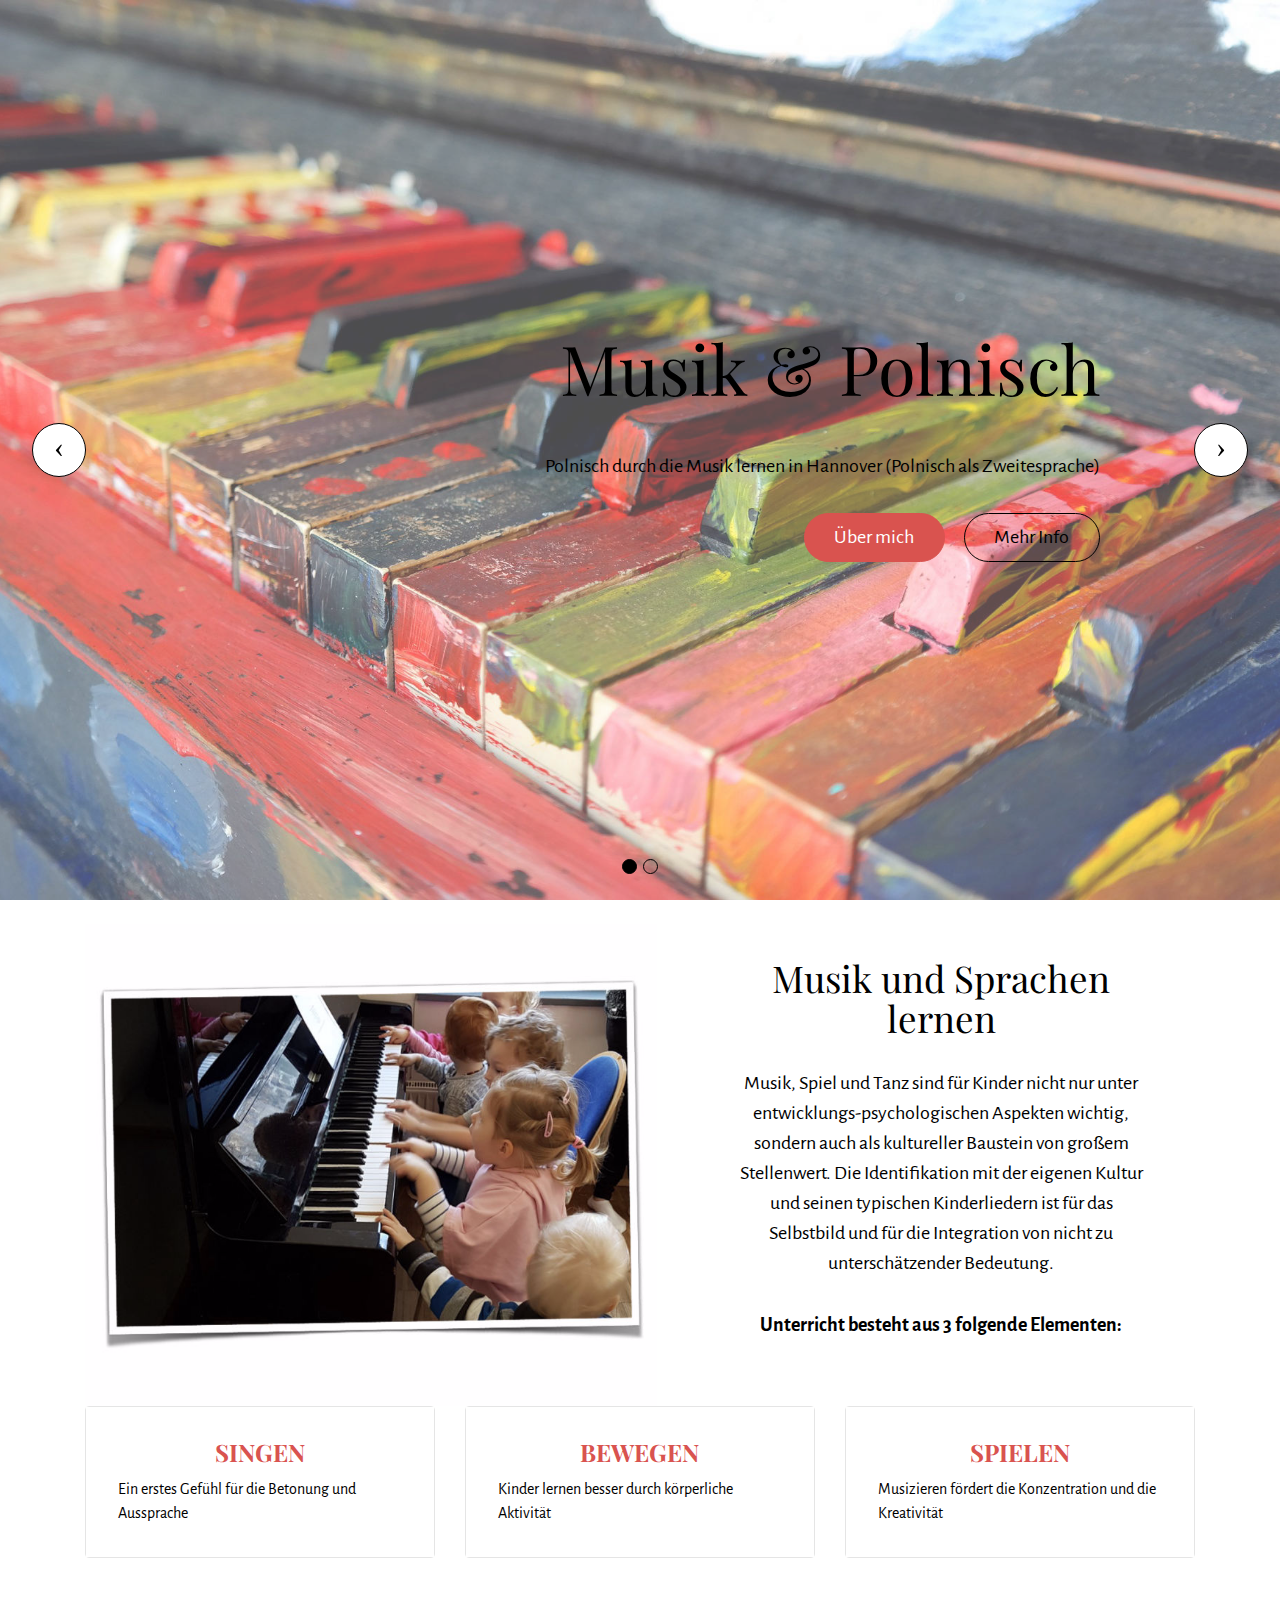
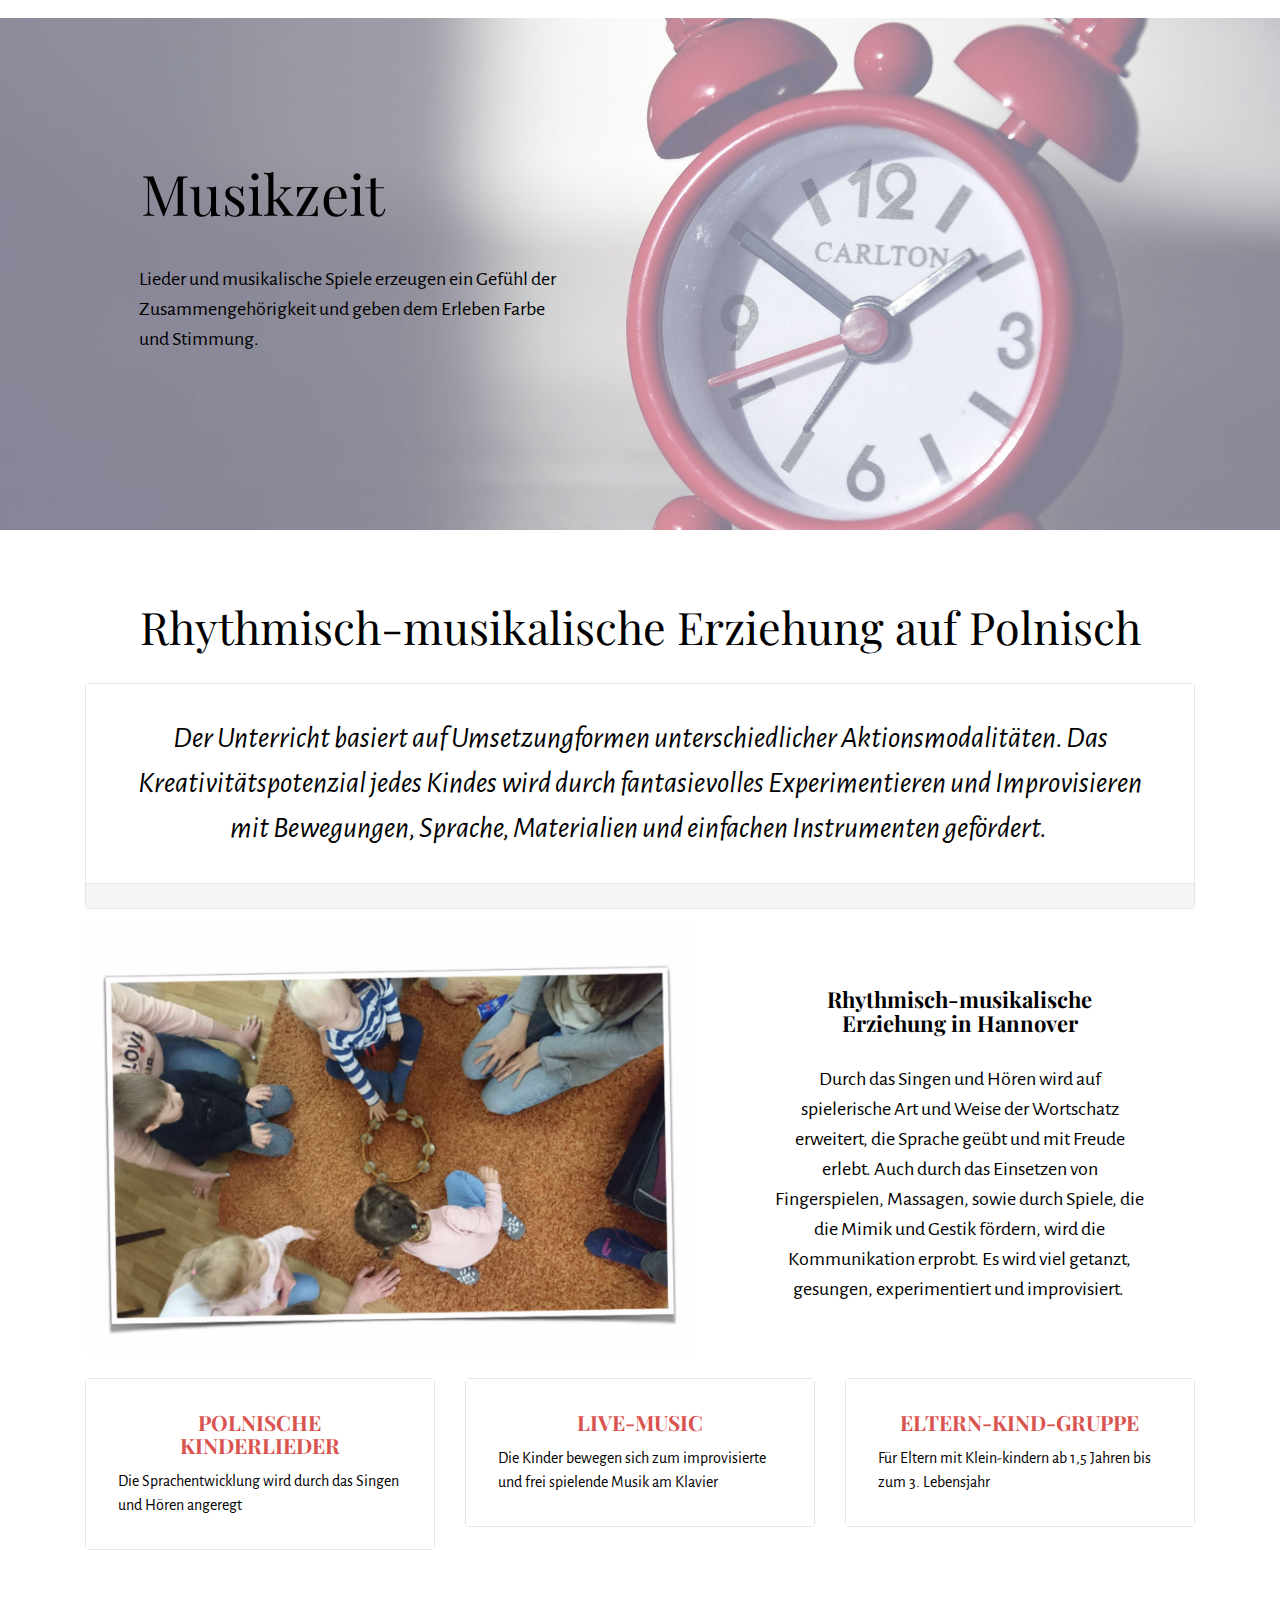
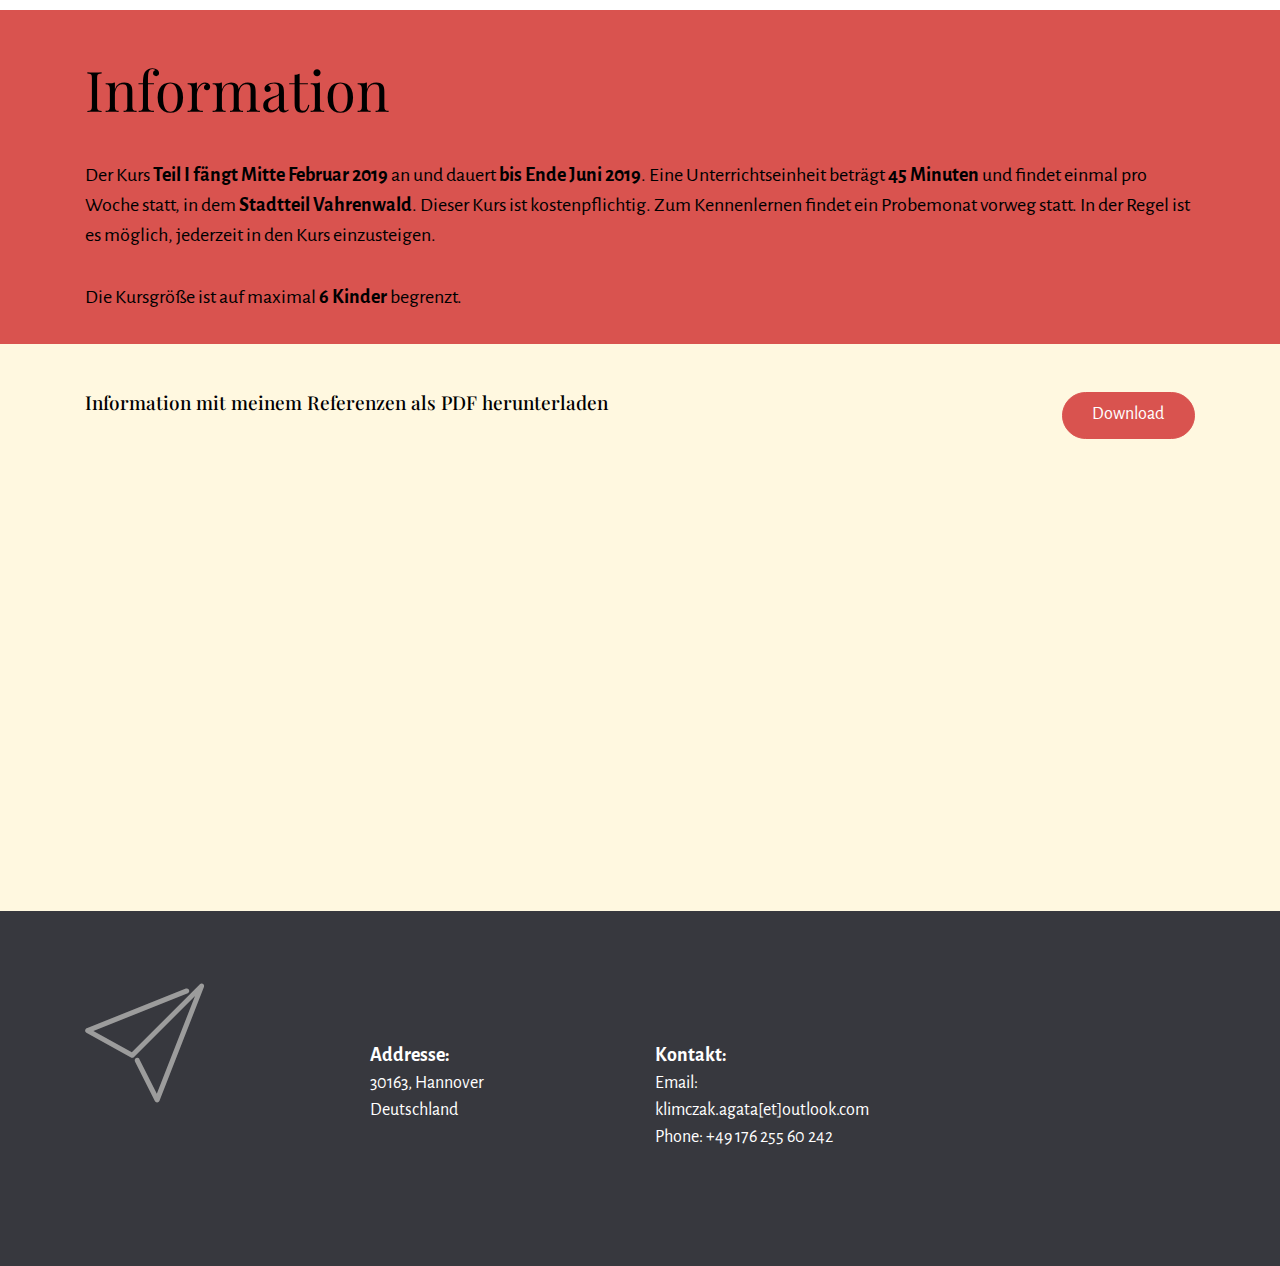
==== index.html @ 61000de1 "Update index.html" ====
<!DOCTYPE html>
<html >
<head>
  <!-- Site made with Mobirise Website Builder v4.8.10, https://mobirise.com -->
  <meta charset="UTF-8">
  <meta http-equiv="X-UA-Compatible" content="IE=edge">
  <meta name="generator" content="Mobirise v4.8.10, mobirise.com">
  <meta name="viewport" content="width=device-width, initial-scale=1, minimum-scale=1">
  <link rel="shortcut icon" href="assets/images/logo.png" type="image/x-icon">
  <meta name="description" content="">
  <title>Home</title>
  <link rel="stylesheet" href="https://fonts.googleapis.com/css?family=Playfair+Display:400,700&subset=latin,cyrillic">
  <link rel="stylesheet" href="https://fonts.googleapis.com/css?family=Alegreya+Sans:400,700&subset=latin,vietnamese,latin-ext">
  <link rel="stylesheet" href="assets/web/assets/mobirise-icons/mobirise-icons.css">
  <link rel="stylesheet" href="assets/tether/tether.min.css">
  <link rel="stylesheet" href="assets/bootstrap/css/bootstrap.min.css">
  <link rel="stylesheet" href="assets/soundcloud-plugin/style.css">
  <link rel="stylesheet" href="assets/puritym/css/style.css">
  <link rel="stylesheet" href="assets/mobirise/css/mbr-additional.css" type="text/css">
  
  
  
</head>
<body>
  <section class="mbr-slider mbr-section mbr-section__container carousel slide mbr-section-nopadding" data-ride="carousel" data-keyboard="false" data-wrap="true" data-interval="5000" id="slider-h" data-rv-view="1079" style="background-color: rgb(255, 255, 255);">
    <div>
        <div>
            <div>
                <ol class="carousel-indicators">
                    <li data-app-prevent-settings="" data-target="#slider-h" data-slide-to="0" class="active"></li><li data-app-prevent-settings="" data-target="#slider-h" data-slide-to="1"></li>
                </ol>
                <div class="carousel-inner" role="listbox">
                    <div class="mbr-section carousel-item dark center mbr-section-full active" style="background-image: url(assets/images/mbr-6-1920x1280.jpg);">
                        <div class="mbr-table-cell">
                         <div class="mbr-overlay" style="opacity: 0.3;"></div>
                            <div class=" container">
                                
                                <div class="row">
                                    <div class="col-md-8 col-md-offset-3 text-xs-right">
                                        <h2 class="mbr-section-title display-1">Musik &amp; Polnisch</h2>
                                        <p class="lead">Polnisch durch die Musik lernen in Hannover (Polnisch als Zweitesprache)</p>

                                        <div><a class="btn btn-lg btn-danger" href="index.html#msg-box1-l">Über mich</a> <a class="btn btn-lg btn-secondary-outline" href="index.html#content5-b">Mehr Info</a></div>
                                    </div>
                                </div>
                            </div>
                        </div>
                    </div><div class="mbr-section carousel-item dark center mbr-section-full" style="background-image: url(assets/images/49674131-2401584313216114-6579438208646381568-o-1920x1440.jpg);">
                        <div class="mbr-table-cell">
                         <div class="mbr-overlay" style="opacity: 0.3;"></div>
                            <div class=" container">
                                
                                <div class="row">
                                    <div class="col-md-8 col-md-offset-1">
                                        <h2 class="mbr-section-title display-1">Musik &amp; Polnisch</h2>
                                        <p class="lead">Eltern-Kind-Gruppe in Hannover</p>

                                        
                                    </div>
                                </div>
                            </div>
                        </div>
                    </div>
                </div>
                
                <a data-app-prevent-settings="" class="left carousel-control" role="button" data-slide="prev" href="#slider-h">
                    <span class="icon-prev" aria-hidden="true"></span>
                    <span class="sr-only">Previous</span>
                </a>
                <a data-app-prevent-settings="" class="right carousel-control" role="button" data-slide="next" href="#slider-h">
                    <span class="icon-next" aria-hidden="true"></span>
                    <span class="sr-only">Next</span>
                </a>
            </div>
        </div>
    </div>
</section>

<section class="mbr-section mbr-section-nopadding" id="msg-box4-1" data-rv-view="1091" style="background-color: rgb(255, 255, 255); padding-top: 1.5rem; padding-bottom: 0rem;">
    
    <div class="container">
        <div class="row">
            <div class="col-xs-12 col-lg-9 mbr-table-cell-lg image-size" style="width: 28%;">
                <div class="mbr-figure"><img src="assets/images/pezendatacja-kopia.002-1400x820.jpg"></div>
            </div>
            <div class="col-xs-12 col-lg-3 mbr-inner-padding text-xs-center mbr-table-cell-lg">
                <h3 class="mbr-section-title display-4">Musik und Sprachen lernen</h3>
                
                <div class="lead"><p><span style="font-size: 1.25rem;">Musik, Spiel und Tanz sind für Kinder nicht nur unter entwicklungs-psychologischen Aspekten wichtig, sondern auch als kultureller Baustein von großem Stellenwert. Die Identifikation mit der eigenen Kultur und seinen typischen Kinderliedern ist für das Selbstbild und für die Integration von nicht zu unterschätzender Bedeutung.</span></p><p><strong>Unterricht besteht aus 3 folgende Elementen:</strong></p></div>
                
            </div>
            
        </div>
    </div>
</section>

<section class="mbr-section mbr-section-small" id="content4-9" data-rv-view="1094" style="background-color: rgb(255, 255, 255); padding-top: 0rem; padding-bottom: 3rem;">
    
    <div class="container">
        <div class="row">
            <div class="col-sm-6 col-md-4">
                <div class="card cart-block">
                    <div class="card-block">
                        <h4 class="card-title text-xs-center"><strong>SINGEN</strong></h4>
                        <p class="card-text">Ein erstes Gefühl für die Betonung und Aussprache</p>
                    </div>
                </div>
            </div>
            <div class="col-sm-6 col-md-4">
                <div class="card cart-block">
                    <div class="card-block">
                        <h4 class="card-title text-xs-center"><strong>BEWEGEN</strong><br></h4>
                        <p class="card-text">Kinder lernen besser durch körperliche Aktivität</p>
                    </div>
                </div>
            </div>
            <div class="col-sm-6 col-md-4">
                <div class="card cart-block">
                    <div class="card-block">
                        <h4 class="card-title text-xs-center"><strong>SPIELEN</strong></h4>
                        <p class="card-text">Musizieren fördert die Konzentration und die Kreativität</p>
                    </div>
                </div>
            </div>
            
        </div>
    </div>
</section>

<section class="mbr-section mbr-background col-undefined" id="content5-2" data-rv-view="1097" style="background-image: url(assets/images/mbr-4-1920x1280.jpg); padding-top: 9rem; padding-bottom: 9rem;">
    <div class="mbr-overlay" style="opacity: 0.5; background-color: rgb(255, 255, 255);"></div>
    <div class="container">
        <h3 class="mbr-section-title display-2"><p>&nbsp; &nbsp; Musikzeit</p></h3>
        <div class="lead"><p>&nbsp;&nbsp;&nbsp;&nbsp;&nbsp;&nbsp;&nbsp;&nbsp;&nbsp;&nbsp;&nbsp;&nbsp;&nbsp;&nbsp;&nbsp;&nbsp;&nbsp;&nbsp;<span style="font-size: 1.25rem;">Lieder und musikalische Spiele erzeugen ein Gefühl der</span><span style="font-size: 1.25rem;">&nbsp;<br></span>&nbsp;&nbsp;&nbsp;&nbsp;&nbsp;&nbsp;&nbsp;&nbsp;&nbsp;&nbsp;&nbsp;&nbsp;&nbsp;&nbsp;&nbsp;&nbsp;&nbsp; <span style="font-size: 1.25rem;">Zusammengehörigkeit und geben dem Erleben Farbe</span><span style="font-size: 1.25rem;">&nbsp;<br></span><span style="font-size: 1.25rem;">&nbsp; &nbsp; &nbsp; &nbsp; &nbsp; &nbsp; &nbsp; &nbsp; &nbsp; und Stimmung.&nbsp;</span></p></div>
    </div>
</section>

<section class="mbr-section mbr-section-small" id="testimonials1-8" data-rv-view="1100" style="background-color: rgb(255, 255, 255); padding-top: 4.5rem; padding-bottom: 0rem;">
    <div>
        
        <div class="container">
            <h2 class="mbr-section-title display-3 text-xs-center">Rhythmisch-musikalische Erziehung auf Polnisch<br></h2>

            <div class="row mbr-testimonial-cards">
                <div class="col-xs-12">
                    <div class="card">
                        <div class="card-block"><font color="#000000"><em>Der Unterricht basiert auf Umsetzungformen unterschiedlicher Aktionsmodalitäten. Das Kreativitätspotenzial jedes Kindes wird durch fantasievolles Experimentieren und Improvisieren mit Bewegungen, Sprache, Materialien und einfachen Instrumenten gefördert.&nbsp;</em></font></div>
                        <div class="card-footer text-muted">
                            
                            
                        </div>
                    </div>
                </div>
            </div>
        </div>
    </div>
</section>

<section class="mbr-section mbr-section-nopadding" id="msg-box5-4" data-rv-view="1107" style="background-color: rgb(255, 255, 255); padding-top: 0rem; padding-bottom: 1.5rem;">
    
    <div class="container">
        <div class="row">
            <div class="col-xs-12 col-lg-9 mbr-table-cell-lg image-size" style="width: 32%;">
                <div class="mbr-figure"><img src="assets/images/pezendatacja-kopia.004-1400x820.jpg"></div>
            </div>
            <div class="col-xs-12 col-lg-3 mbr-inner-padding text-xs-center mbr-table-cell-lg">
                <h3 class="mbr-section-title display-4"><strong><br></strong><br><strong>Rhythmisch-musikalische Erziehung in Hannover</strong></h3>
                
                <div class="lead"><p><span style="font-size: 1.25rem;">Durch das Singen und Hören wird auf spielerische Art und Weise der Wortschatz erweitert, die Sprache geübt und mit Freude erlebt. Auch durch das Einsetzen von Fingerspielen, Massagen, sowie durch Spiele, die die Mimik und Gestik fördern, wird die Kommunikation erprobt. Es wird viel getanzt, gesungen, experimentiert und improvisiert.&nbsp;</span><br></p></div>
                
            </div>
            
        </div>
    </div>
</section>

<section class="mbr-section mbr-section-small" id="content4-c" data-rv-view="1110" style="background-color: rgb(255, 255, 255); padding-top: 0rem; padding-bottom: 3rem;">
    
    <div class="container">
        <div class="row">
            <div class="col-sm-6 col-md-4">
                <div class="card cart-block">
                    <div class="card-block">
                        <h4 class="card-title text-xs-center"><strong>POLNISCHE KINDERLIEDER</strong></h4>
                        <p class="card-text">Die Sprachentwicklung wird durch das Singen und Hören angeregt<br></p>
                    </div>
                </div>
            </div>
            <div class="col-sm-6 col-md-4">
                <div class="card cart-block">
                    <div class="card-block">
                        <h4 class="card-title text-xs-center"><strong>LIVE-MUSIC</strong></h4>
                        <p class="card-text">Die Kinder bewegen sich zum improvisierte und frei spielende Musik am Klavier</p>
                    </div>
                </div>
            </div>
            <div class="col-sm-6 col-md-4">
                <div class="card cart-block">
                    <div class="card-block">
                        <h4 class="card-title text-xs-center"><strong>ELTERN-KIND-GRUPPE</strong></h4>
                        <p class="card-text">Für Eltern mit Klein-kindern ab 1,5 Jahren bis zum 3. Lebensjahr<br></p>
                    </div>
                </div>
            </div>
            
        </div>
    </div>
</section>

<section class="mbr-section col-undefined" id="content5-b" data-rv-view="1113" style="background-color: rgb(217, 83, 79); padding-top: 3rem; padding-bottom: 0rem;">
    
    <div class="container">
        <h3 class="mbr-section-title display-2">Information</h3>
        <div class="lead"><p><span style="font-size: 1.25rem;">Der Kurs <strong>Teil I</strong> <strong>fängt</strong> <strong>Mitte Februar 2019</strong> an und dauert <strong>bis</strong> <strong>Ende Juni 2019</strong>. Eine Unterrichtseinheit beträgt <strong>45 Minuten</strong> und findet einmal pro Woche statt, in dem <strong>Stadtteil Vahrenwald</strong>. Dieser Kurs ist kostenpflichtig. Zum Kennenlernen findet ein Probemonat vorweg statt. In der Regel ist es möglich, jederzeit in den Kurs einzusteigen.</span></p><p>Die Kursgröße ist auf maximal <strong>6 Kinder</strong> begrenzt.</p></div>
    </div>
</section>

<section class="mbr-section mbr-section-small" id="msg-box1-l" data-rv-view="1116" style="background-color: rgb(255, 248, 224); padding-top: 3rem; padding-bottom: 1.5rem;">
    

    <div class="container">
        <div class="row">
            
            <div>

                <div class="col-sm-8">
                    <h2 class="mbr-section-title h1">Information mit meinem Referenzen als PDF herunterladen</h2>
                    
                </div>                
                <div class="col-sm-4 text-xs-right"><a class="btn btn-lg btn-danger" href="https://github.com/agataklim/agata/raw/master/musikundpolnischDE.pdf">Download</a></div>
            </div>
        </div>
    </div>
</section>
 <section class="mbr-section mbr-section-small" id="msg-box1-l" data-rv-view="1116" style="background-color: rgb(255, 248, 224); padding-top: 3rem; padding-bottom: 1.5rem;">
    

     <script  src="https://players.yumpu.com/hub.js"> </script><div id="yumpuMagazineContainer" style="width:620px; height:368px;"> </div>
</section> 
 

  
  
<section class="mbr-section mbr-section-small mbr-footer" id="contacts1-f" data-rv-view="1119" style="background-color: rgb(55, 56, 62); padding-top: 4.5rem; padding-bottom: 4.5rem;">
    
    <div class="container">
        <div class="row">
            <div class="col-xs-12 col-md-3">
                <div><span class="mbri-paper-plane mbr-iconfont mbr-iconfont-contacts1"></span></div>
            </div>
            <div class="col-xs-12 col-md-3">
                <p><strong><br></strong><br><strong>Addresse:</strong><br>
30163, Hannover<br>
Deutschland</p>
            </div>
            <div class="col-xs-12 col-md-3">
                <p><strong><br></strong><br><strong>Kontakt:</strong><br>
Email: klimczak.agata[et]outlook.com<br>
Phone: +49 176 255 60 242<br><br></p>
            </div>
            <div class="col-xs-12 col-md-3"><ul></ul></div>
        </div>
    </div>
</section>


  <script src="assets/web/assets/jquery/jquery.min.js"></script>
  <script src="assets/tether/tether.min.js"></script>
  <script src="assets/bootstrap/js/bootstrap.min.js"></script>
  <script src="assets/smooth-scroll/smooth-scroll.js"></script>
  <script src="assets/bootstrap-carousel-swipe/bootstrap-carousel-swipe.js"></script>
  <script src="assets/puritym/js/script.js"></script>
  
  
</body>
</html>
---- assets/web/assets/mobirise-icons/mobirise-icons.css ----
@font-face {
  font-family: 'MobiriseIcons';
  src:  url('mobirise-icons.eot?spat4u');
  src:  url('mobirise-icons.eot?spat4u#iefix') format('embedded-opentype'),
    url('mobirise-icons.ttf?spat4u') format('truetype'),
    url('mobirise-icons.woff?spat4u') format('woff'),
    url('mobirise-icons.svg?spat4u#MobiriseIcons') format('svg');
  font-weight: normal;
  font-style: normal;
}

[class^="mbri-"], [class*=" mbri-"] {
  /* use !important to prevent issues with browser extensions that change fonts */
  font-family: MobiriseIcons !important;
  speak: none;
  font-style: normal;
  font-weight: normal;
  font-variant: normal;
  text-transform: none;
  line-height: 1;

  /* Better Font Rendering =========== */
  -webkit-font-smoothing: antialiased;
  -moz-osx-font-smoothing: grayscale;
}

.mbri-add-submenu:before {
  content: "\e900";
}
.mbri-alert:before {
  content: "\e901";
}
.mbri-align-center:before {
  content: "\e902";
}
.mbri-align-justify:before {
  content: "\e903";
}
.mbri-align-left:before {
  content: "\e904";
}
.mbri-align-right:before {
  content: "\e905";
}
.mbri-android:before {
  content: "\e906";
}
.mbri-apple:before {
  content: "\e907";
}
.mbri-arrow-down:before {
  content: "\e908";
}
.mbri-arrow-next:before {
  content: "\e909";
}
.mbri-arrow-prev:before {
  content: "\e90a";
}
.mbri-arrow-up:before {
  content: "\e90b";
}
.mbri-bold:before {
  content: "\e90c";
}
.mbri-bookmark:before {
  content: "\e90d";
}
.mbri-bootstrap:before {
  content: "\e90e";
}
.mbri-briefcase:before {
  content: "\e90f";
}
.mbri-browse:before {
  content: "\e910";
}
.mbri-bulleted-list:before {
  content: "\e911";
}
.mbri-calendar:before {
  content: "\e912";
}
.mbri-camera:before {
  content: "\e913";
}
.mbri-cart-add:before {
  content: "\e914";
}
.mbri-cart-full:before {
  content: "\e915";
}
.mbri-cash:before {
  content: "\e916";
}
.mbri-change-style:before {
  content: "\e917";
}
.mbri-chat:before {
  content: "\e918";
}
.mbri-clock:before {
  content: "\e919";
}
.mbri-close:before {
  content: "\e91a";
}
.mbri-cloud:before {
  content: "\e91b";
}
.mbri-code:before {
  content: "\e91c";
}
.mbri-contact-form:before {
  content: "\e91d";
}
.mbri-credit-card:before {
  content: "\e91e";
}
.mbri-cursor-click:before {
  content: "\e91f";
}
.mbri-cust-feedback:before {
  content: "\e920";
}
.mbri-database:before {
  content: "\e921";
}
.mbri-delivery:before {
  content: "\e922";
}
.mbri-desktop:before {
  content: "\e923";
}
.mbri-devices:before {
  content: "\e924";
}
.mbri-down:before {
  content: "\e925";
}
.mbri-download:before {
  content: "\e989";
}
.mbri-drag-n-drop:before {
  content: "\e927";
}
.mbri-drag-n-drop2:before {
  content: "\e928";
}
.mbri-edit:before {
  content: "\e929";
}
.mbri-edit2:before {
  content: "\e92a";
}
.mbri-error:before {
  content: "\e92b";
}
.mbri-extension:before {
  content: "\e92c";
}
.mbri-features:before {
  content: "\e92d";
}
.mbri-file:before {
  content: "\e92e";
}
.mbri-flag:before {
  content: "\e92f";
}
.mbri-folder:before {
  content: "\e930";
}
.mbri-gift:before {
  content: "\e931";
}
.mbri-github:before {
  content: "\e932";
}
.mbri-globe:before {
  content: "\e933";
}
.mbri-globe-2:before {
  content: "\e934";
}
.mbri-growing-chart:before {
  content: "\e935";
}
.mbri-hearth:before {
  content: "\e936";
}
.mbri-help:before {
  content: "\e937";
}
.mbri-home:before {
  content: "\e938";
}
.mbri-hot-cup:before {
  content: "\e939";
}
.mbri-idea:before {
  content: "\e93a";
}
.mbri-image-gallery:before {
  content: "\e93b";
}
.mbri-image-slider:before {
  content: "\e93c";
}
.mbri-info:before {
  content: "\e93d";
}
.mbri-italic:before {
  content: "\e93e";
}
.mbri-key:before {
  content: "\e93f";
}
.mbri-laptop:before {
  content: "\e940";
}
.mbri-layers:before {
  content: "\e941";
}
.mbri-left-right:before {
  content: "\e942";
}
.mbri-left:before {
  content: "\e943";
}
.mbri-letter:before {
  content: "\e944";
}
.mbri-like:before {
  content: "\e945";
}
.mbri-link:before {
  content: "\e946";
}
.mbri-lock:before {
  content: "\e947";
}
.mbri-login:before {
  content: "\e948";
}
.mbri-logout:before {
  content: "\e949";
}
.mbri-magic-stick:before {
  content: "\e94a";
}
.mbri-map-pin:before {
  content: "\e94b";
}
.mbri-menu:before {
  content: "\e94c";
}
.mbri-mobile:before {
  content: "\e94d";
}
.mbri-mobile2:before {
  content: "\e94e";
}
.mbri-mobirise:before {
  content: "\e94f";
}
.mbri-more-horizontal:before {
  content: "\e950";
}
.mbri-more-vertical:before {
  content: "\e951";
}
.mbri-music:before {
  content: "\e952";
}
.mbri-new-file:before {
  content: "\e953";
}
.mbri-numbered-list:before {
  content: "\e954";
}
.mbri-opened-folder:before {
  content: "\e955";
}
.mbri-pages:before {
  content: "\e956";
}
.mbri-paper-plane:before {
  content: "\e957";
}
.mbri-paperclip:before {
  content: "\e958";
}
.mbri-photo:before {
  content: "\e959";
}
.mbri-photos:before {
  content: "\e95a";
}
.mbri-pin:before {
  content: "\e95b";
}
.mbri-play:before {
  content: "\e95c";
}
.mbri-plus:before {
  content: "\e95d";
}
.mbri-preview:before {
  content: "\e95e";
}
.mbri-print:before {
  content: "\e95f";
}
.mbri-protect:before {
  content: "\e960";
}
.mbri-question:before {
  content: "\e961";
}
.mbri-quote-left:before {
  content: "\e962";
}
.mbri-quote-right:before {
  content: "\e963";
}
.mbri-refresh:before {
  content: "\e964";
}
.mbri-responsive:before {
  content: "\e965";
}
.mbri-right:before {
  content: "\e966";
}
.mbri-rocket:before {
  content: "\e967";
}
.mbri-sad-face:before {
  content: "\e968";
}
.mbri-sale:before {
  content: "\e969";
}
.mbri-save:before {
  content: "\e96a";
}
.mbri-search:before {
  content: "\e96b";
}
.mbri-setting:before {
  content: "\e96c";
}
.mbri-setting2:before {
  content: "\e96d";
}
.mbri-setting3:before {
  content: "\e96e";
}
.mbri-share:before {
  content: "\e96f";
}
.mbri-shopping-bag:before {
  content: "\e970";
}
.mbri-shopping-basket:before {
  content: "\e971";
}
.mbri-shopping-cart:before {
  content: "\e972";
}
.mbri-sites:before {
  content: "\e973";
}
.mbri-smile-face:before {
  content: "\e974";
}
.mbri-speed:before {
  content: "\e975";
}
.mbri-star:before {
  content: "\e976";
}
.mbri-success:before {
  content: "\e977";
}
.mbri-sun:before {
  content: "\e978";
}
.mbri-sun2:before {
  content: "\e979";
}
.mbri-tablet:before {
  content: "\e97a";
}
.mbri-tablet-vertical:before {
  content: "\e97b";
}
.mbri-target:before {
  content: "\e97c";
}
.mbri-timer:before {
  content: "\e97d";
}
.mbri-to-ftp:before {
  content: "\e97e";
}
.mbri-to-local-drive:before {
  content: "\e97f";
}
.mbri-touch-swipe:before {
  content: "\e980";
}
.mbri-touch:before {
  content: "\e981";
}
.mbri-trash:before {
  content: "\e982";
}
.mbri-underline:before {
  content: "\e983";
}
.mbri-unlink:before {
  content: "\e984";
}
.mbri-unlock:before {
  content: "\e985";
}
.mbri-up-down:before {
  content: "\e986";
}
.mbri-up:before {
  content: "\e987";
}
.mbri-update:before {
  content: "\e988";
}
.mbri-upload:before {
 content: "\e926"; 
}
.mbri-user:before {
  content: "\e98a";
}
.mbri-user2:before {
  content: "\e98b";
}
.mbri-users:before {
  content: "\e98c";
}
.mbri-video:before {
  content: "\e98d";
}
.mbri-video-play:before {
  content: "\e98e";
}
.mbri-watch:before {
  content: "\e98f";
}
.mbri-website-theme:before {
  content: "\e990";
}
.mbri-wifi:before {
  content: "\e991";
}
.mbri-windows:before {
  content: "\e992";
}
.mbri-zoom-out:before {
  content: "\e993";
}
.mbri-redo:before {
  content: "\e994";
}
.mbri-undo:before {
  content: "\e995";
}
---- assets/soundcloud-plugin/style.css ----
.addons-container {
  position: relative;
  margin-left: auto;
  margin-right: auto;
  padding-right: 15px;
  padding-left: 15px; }
  @media (min-width: 576px) {
    .addons-container {
      padding-right: 15px;
      padding-left: 15px; } }
  @media (min-width: 768px) {
    .addons-container {
      padding-right: 15px;
      padding-left: 15px; } }
  @media (min-width: 992px) {
    .addons-container {
      padding-right: 15px;
      padding-left: 15px; } }
  @media (min-width: 1200px) {
    .addons-container {
      padding-right: 15px;
      padding-left: 15px; } }
  @media (min-width: 576px) {
    .addons-container {
      width: 540px;
      max-width: 100%; } }
  @media (min-width: 768px) {
    .addons-container {
      width: 720px;
      max-width: 100%; } }
  @media (min-width: 992px) {
    .addons-container {
      width: 960px;
      max-width: 100%; } }
  @media (min-width: 1200px) {
    .addons-container {
      width: 1140px;
      max-width: 100%; } }

.addons-container-inner{
    position: relative;
    width: 100%;
    min-height: 1px;
    padding-right: 15px;
    padding-left: 15px;
}
@media (min-width: 567px) {
    .addons-container-inner{
        -ms-flex: 0 0 66.666667%;
        flex: 0 0 66.666667%;
        max-width: 66.666667%;
    }
}
.addons-row{
    display: flex;
    justify-content:center;
}
---- assets/puritym/css/style.css ----
.engine {
	position: absolute;
	text-indent: -2400px;
	text-align: center;
	padding: 0;
	top: 0;
	left: -2400px;
}/**
 * BOOTSTRAP CUSTOM
 */
.container {
  position: relative; }

.btn {
  margin-bottom: 0.5rem; }
  .btn + .btn {
    margin-left: 1rem; }

.btn-white {
  background: #fff;
  color: inherit; }

.btn-black {
  background: #000;
  color: #fff; }

.btn-social,
.btn-social:hover,
.btn-social:active,
.btn-social:focus {
  color: #fff; }

.display-1 {
  font-size: 4.3rem;
  margin-top: 3.9rem;
  margin-bottom: 2.8rem; }

.display-2 {
  font-size: 3.5rem;
  margin-top: 3.5rem;
  margin-bottom: 2.5rem; }

.display-3 {
  font-size: 2.8rem;
  margin-top: 3.2rem;
  margin-bottom: 2rem; }

.display-4 {
  font-size: 2.3rem;
  margin-top: 2.3rem;
  margin-bottom: 1.8rem; }

p.lead,
.lead p {
  margin-bottom: 2rem; }

.card .card-img-top {
  width: 100%; }

.card-block {
  background-color: #fff; }

@media (min-width: 768px) {
  .col-md-4:nth-of-type(3n+1) {
    clear: left; } }
@media (min-width: 544px) and (max-width: 767px) {
  .col-md-4:nth-of-type(odd) {
    clear: left; } }
.row.no-gutter {
  margin-left: 0;
  margin-right: 0; }

.row.no-gutter > [class*=col-]:not(:first-child),
.row.no-gutter > [class*=col-]:not(:last-child) {
  padding-right: 0;
  padding-left: 0; }

blockquote {
  padding: .5rem 1rem;
  margin: 0 0 1rem;
  margin-bottom: 1rem;
  font-size: 1.25rem;
  border-left: .25rem solid #f1c050; }

/**
 * TYPOGRAPHY
 */
body {
  font-family: "Alegreya Sans", sans-serif; }

h1, h2, h3, h4, h5, h6,
.h1, .h2, .h3, .h4, .h5, .h6,
.display-1, .display-2, .display-3, .display-4 {
  font-family: "Playfair Display", sans-serif; }

/**
 * MAPS
 */
@-webkit-keyframes mapCircleLoading {
  from {
    -webkit-transform: rotate(0deg); }
  to {
    -webkit-transform: rotate(359deg); } }
@keyframes mapCircleLoading {
  from {
    transform: rotate(0deg); }
  to {
    transform: rotate(359deg); } }
.mbr-map {
  position: relative; }
  .mbr-map iframe {
    height: 100%;
    width: 100%; }
  .mbr-map [data-state-details] {
    color: #6b6763;
    font-family: "Alegreya Sans", sans-serif;
    font-size: 1.25rem;
    height: 1.5em;
    margin-top: -0.75em;
    padding-left: 20px;
    padding-right: 20px;
    position: absolute;
    text-align: center;
    top: 50%;
    width: 100%; }
  .mbr-map[data-state] {
    background: #e9e5dc; }
  .mbr-map[data-state="loading"] [data-state-details] {
    display: none; }
  .mbr-map[data-state="loading"]::after {
    content: "";
    -webkit-animation: mapCircleLoading .6s infinite linear;
    animation: mapCircleLoading .6s infinite linear;
    border-radius: 50%;
    border: 6px rgba(255, 255, 255, 0.35) solid;
    border-top-color: #fff;
    height: 40px;
    left: 50%;
    margin-left: -20px;
    margin-top: -20px;
    position: absolute;
    top: 50%;
    width: 40px; }

/**
 * SECTIONS
 */
.mbr-section {
  position: relative;
  padding-top: 9rem;
  padding-bottom: 9rem;
  background-position: 50% 50%;
  background-repeat: no-repeat;
  background-size: cover; }

.mbr-section-full {
  display: table;
  width: 100%;
  height: 100vh;
  padding-top: 0;
  padding-bottom: 0; }

.mbr-section-small {
  padding-top: 4.5rem;
  padding-bottom: 4.5rem; }

.mbr-section-nopadding {
  padding-top: 0;
  padding-bottom: 0; }

.mbr-section-title {
  margin-top: 0; }

.mbr-table {
  display: table; }

.mbr-table-cell {
  position: relative;
  display: table-cell;
  vertical-align: middle;
  padding-top: 9rem;
  padding-bottom: 9rem; }

.mbr-inner-padding {
  padding: 4rem; }

/* footer */
.mbr-footer {
  color: #fff; }
  .mbr-footer .mbr-map,
  .mbr-footer .mbr-google-map {
    height: 300px; }
  .mbr-footer .form-control {
    color: #fff;
    background-color: #26272c;
    border-color: #1b1c20; }
  .mbr-footer ul {
    list-style-type: none;
    padding: 0; }
    .mbr-footer ul li {
      position: relative;
      padding-left: 1.2rem; }
      .mbr-footer ul li:before {
        content: '';
        position: absolute;
        margin-left: -1.2rem;
        width: 10px;
        height: 1px;
        top: 50%;
        background-color: #fff; }

footer.mbr-footer {
  padding-top: 3rem;
  padding-bottom: 2rem; }

/**
 * NAVBAR
 */
.mbr-navbar {
  position: absolute;
  top: 0;
  right: 0;
  left: 0;
  padding: 1.5rem 1rem;
  background-color: #fff;
  z-index: 1030; }
  .mbr-navbar.navbar-fixed-top {
    position: fixed; }
  .mbr-navbar.navbar-transparent {
    background-color: transparent; }
  .mbr-navbar .navbar-logo {
    margin-right: 1.5rem;
    float: left; }
  .mbr-navbar .navbar-logo,
  .mbr-navbar .navbar-logo img {
    height: 37px; }
  .mbr-navbar .navbar-brand {
    margin-right: 1.5rem; }
  .mbr-navbar .navbar-divider,
  .mbr-navbar .navbar-nav .nav-item + .nav-item,
  .mbr-navbar .navbar-nav .nav-link + .nav-link {
    margin-left: 1rem; }
  .mbr-navbar .navbar-nav + .navbar-nav {
    margin-right: 20px; }

.mbr-navbar .hamburger-icon, .navbar-dropdown .hamburger-icon {
  content: "";
  width: 16px;
  -webkit-box-shadow: 0 -6px 0 1px,0 0 0 1px,0 6px 0 1px;
  -moz-box-shadow: 0 -6px 0 1px,0 0 0 1px,0 6px 0 1px;
  box-shadow: 0 -6px 0 1px,0 0 0 1px,0 6px 0 1px; }

/**
 * HELPERS
 */
/* Colors */
.text-white {
  color: #fff !important; }

.text-black {
  color: #000 !important; }

/**
 * Mobirise Classes
 */
.mbr-after-navbar:before {
  content: "";
  display: block;
  height: 54px; }

.mbr-section__container--first {
  padding-bottom: 1rem; }

.mbr-section__container--middle {
  padding-top: 1rem;
  padding-bottom: 1rem; }

.mbr-section__container--last {
  padding-top: 1rem; }

.mbr-overlay,
.mbr-background-video,
.mbr-background-video-preview {
  position: absolute;
  bottom: 0;
  left: 0;
  right: 0;
  top: 0; }

.mbr-overlay {
  background-color: #fff;
  opacity: 0.5;
  z-index: 1; }
  .mbr-overlay ~ * {
    z-index: 2; }

.mbr-background-video-preview {
  z-index: 0 !important; }

.mbr-figure {
  display: block;
  overflow: hidden;
  position: relative;
  width: 100%;
  margin: 0; }
  .mbr-figure img, .mbr-figure iframe {
    display: block;
    width: 100%; }
  .mbr-figure .mbr-figure-caption {
    width: 100%;
    padding: 1.5rem 0;
    background-color: #FFF8E0; }
  .mbr-figure .mbr-figure-caption-over {
    position: absolute;
    bottom: 0;
    background-color: rgba(255, 255, 255, 0.5); }

.mbr-map,
.mbr-google-map {
  height: 400px; }

.mbr-arrow {
  position: absolute;
  text-align: center;
  font-size: 35px;
  bottom: 71px;
  left: 50%;
  text-decoration: none !important;
  width: 30px;
  margin-left: -15px;
  line-height: 1px;
  padding: 0 20px;
  -webkit-animation: floating-arrow 1.6s infinite ease-in-out 0s;
  -o-animation: floating-arrow 1.6s infinite ease-in-out 0s;
  animation: floating-arrow 1.6s infinite ease-in-out 0s; }
  .mbr-arrow, .mbr-arrow:hover, .mbr-arrow:focus {
    color: inherit; }

@-webkit-keyframes floating-arrow {
  from {
    -webkit-transform: translateY(0);
    transform: translateY(0); }
  65% {
    -webkit-transform: translateY(11px);
    transform: translateY(11px); }
  to {
    -webkit-transform: translateY(0);
    transform: translateY(0); } }
@-o-keyframes floating-arrow {
  from {
    -webkit-transform: translateY(0);
    transform: translateY(0); }
  65% {
    -webkit-transform: translateY(11px);
    transform: translateY(11px); }
  to {
    -webkit-transform: translateY(0);
    transform: translateY(0); } }
@keyframes floating-arrow {
  from {
    -webkit-transform: translateY(0);
    transform: translateY(0); }
  65% {
    -webkit-transform: translateY(11px);
    transform: translateY(11px); }
  to {
    -webkit-transform: translateY(0);
    transform: translateY(0); } }
@media (max-width: 767px) {
  .mbr-arrow {
    bottom: 41px; } }
@media (max-width: 320px) {
  .mbr-arrow {
    bottom: 21px;
    text-align: center; } }
@media all and (device-width: 320px) and (device-height: 568px) and (orientation: portrait) {
  .mbr-arrow {
    bottom: 31px; } }
/*-------

   Slider

-------*/
.mbr-slider .carousel-inner > .active,
.mbr-slider .carousel-inner > .next,
.mbr-slider .carousel-inner > .prev {
  display: table; }

.mbr-slider .carousel-control {
  background-image: none;
  width: 54px;
  height: 54px;
  top: 50%;
  margin-top: -27px;
  line-height: 54px;
  border-radius: 27px;
  color: inherit;
  background: #fff;
  border: 1px solid #000;
  opacity: 1;
  text-shadow: none;
  z-index: 5;
  -webkit-transition: all 0.2s ease-in-out 0s;
  -o-transition: all 0.2s ease-in-out 0s;
  transition: all 0.2s ease-in-out 0s; }

.mbr-slider .carousel-control .icon-next,
.mbr-slider .carousel-control .icon-prev {
  margin-top: -18px;
  font-size: 30px; }

.mbr-slider .carousel-control.left {
  margin-left: 2rem; }

.mbr-slider .carousel-control.right {
  margin-right: 2rem; }

.mbr-slider .carousel-control:hover {
  background: #000;
  color: #fff; }

.mbr-slider .carousel-indicators {
  bottom: 0; }

.mbr-slider .carousel-indicators li,
.mbr-slider .carousel-indicators .active {
  width: 15px;
  height: 15px;
  margin: 3px;
  border: 1px solid #000; }

.mbr-slider .carousel-indicators .active {
  background-color: #000; }

.mbr-slider .mbr-overlay {
  z-index: 0; }

@media (max-width: 767px) {
  .mbr-slider .carousel-control {
    top: auto;
    bottom: 20px; }

  .mbr-slider > .container .carousel-control {
    margin-bottom: 0px; } }
/* boxed slider */
.mbr-slider > .boxed-slider {
  position: relative;
  padding: 93px 0; }

.mbr-slider > .boxed-slider > div {
  position: relative; }

.mbr-slider > .container img {
  width: 100%; }

.mbr-slider > .container img + .row {
  position: absolute;
  top: 50%;
  left: 0;
  right: 0;
  -webkit-transform: translateY(-50%);
  -moz-transform: translateY(-50%);
  transform: translateY(-50%); }

.mbr-slider .mbr-section {
  padding: 0;
  background-attachment: scroll; }

.mbr-slider .mbr-table-cell {
  padding: 0; }

.mbr-slider > .container .carousel-indicators {
  margin-bottom: 3px; }

/* article slider */
.mbr-slider > .article-slider .mbr-section,
.mbr-slider > .article-slider .mbr-section .mbr-table-cell {
  padding-top: 0;
  padding-bottom: 0; }

/*-------

   Gallery

-------*/
.mbr-gallery .mbr-gallery-item {
  position: relative;
  display: inline-block;
  width: 25%; }
  @media (max-width: 768px) {
    .mbr-gallery .mbr-gallery-item {
      width: 50%; } }
  @media (max-width: 400px) {
    .mbr-gallery .mbr-gallery-item {
      width: 100%; } }

.mbr-gallery .mbr-gallery-item > a {
  position: relative;
  display: block;
  background: #fff;
  outline: none; }

.mbr-gallery .mbr-gallery-item img {
  width: 100%;
  opacity: 1;
  -webkit-transition: .2s opacity ease-in-out;
  transition: .2s opacity ease-in-out; }

.mbr-gallery .mbr-gallery-item > a:hover img {
  opacity: 0.9; }

.mbr-gallery .mbr-gallery-item .icon {
  position: absolute;
  font-size: 30px;
  top: 50%;
  left: 50%;
  color: #000;
  opacity: 0;
  -webkit-transform: translateX(-50%) translateY(-50%);
  transform: translateX(-50%) translateY(-50%);
  -webkit-transition: .2s opacity ease-in-out;
  transition: .2s opacity ease-in-out; }

.mbr-gallery .mbr-gallery-item > a:hover .icon {
  opacity: 1; }

/* remove spacing */
.mbr-gallery .mbr-gallery-row.no-gutter {
  margin: 0; }

.mbr-gallery .mbr-gallery-row.no-gutter .mbr-gallery-item {
  padding: 0; }

/* container */
.mbr-gallery .container.mbr-gallery-layout-default {
  padding: 93px 0; }

/* fix horizontal scrollbar */
.mbr-gallery .mbr-gallery-layout-default,
.mbr-gallery .mbr-gallery-layout-article {
  overflow: hidden; }

/* lightbox */
.mbr-gallery .modal {
  position: fixed;
  overflow: hidden;
  padding-right: 0 !important; }

.mbr-gallery .modal-body {
  padding: 0; }

.mbr-gallery .modal-body img {
  width: 100%; }

.mbr-gallery .modal .close {
  position: absolute;
  background-image: none;
  font-size: 20px;
  width: 54px;
  height: 54px;
  border-radius: 27px;
  color: #000;
  top: 2rem;
  right: 2rem;
  line-height: 54px;
  opacity: 1;
  border: 1px solid #000;
  text-align: center;
  text-shadow: none;
  z-index: 5;
  -webkit-transition: all 0.2s ease-in-out 0s;
  -o-transition: all 0.2s ease-in-out 0s;
  transition: all 0.2s ease-in-out 0s; }

.mbr-gallery .modal .close:hover {
  background: #000;
  color: #fff; }

/* modal back color opacity */
.modal-backdrop.in {
  opacity: 0.8;
  filter: alpha(opacity=80); }

@media (max-width: 768px) {
  .mbr-gallery .modal-dialog {
    margin: 10px auto; }

  .mbr-gallery .carousel-indicators,
  .mbr-gallery .carousel-control,
  .mbr-gallery .modal .close {
    position: fixed; } }
/* fix fade in effect */
.mbr-gallery .modal.fade .modal-dialog {
  margin-top: -100px;
  -webkit-transition: margin-top 0.3s ease-out;
  -moz-transition: margin-top 0.3s ease-out;
  -o-transition: margin-top 0.3s ease-out;
  transition: margin-top 0.3s ease-out; }

.mbr-gallery .modal.in .modal-dialog,
.mbr-gallery .modal.fade .modal-dialog {
  -webkit-transform: none;
  -ms-transform: none;
  -o-transform: none;
  transform: none; }

.mbr-gallery .modal.in .modal-dialog {
  margin-top: 30px; }

/* iconfont default styling */
/* for buttons */
.mbr-iconfont.mbr-iconfont-btn,
.mbr-buttons__btn .mbr-iconfont {
  padding-right: 0.3em;
  font-size: 1.5em;
  line-height: 0.5em;
  vertical-align: text-bottom;
  position: relative;
  top: -0.1em;
  text-decoration: none; }

/* menu links */
.mbr-iconfont.mbr-iconfont-btn-parent,
.mbr-buttons__link .mbr-iconfont {
  padding-right: 0.3em;
  font-size: 1.3em;
  top: -0.2em;
  position: relative;
  vertical-align: middle; }

/* msg-box4 */
.mbr-iconfont.mbr-iconfont-msg-box4,
.mbr-iconfont.mbr-iconfont-msg-box5 {
  font-size: 357px;
  text-decoration: none;
  color: #000; }

/*menu logo */
.mbr-iconfont.mbr-iconfont-menu,
.mbr-iconfont.mbr-iconfont-ext__menu {
  font-size: 37px;
  text-decoration: none;
  color: rgba(0, 0, 0, 0.8); }

/* contacts1 */
.mbr-iconfont.mbr-iconfont-contacts1 {
  font-size: 119px;
  text-decoration: none;
  color: #9C9C9C; }

.mbr-iconfont.mbr-iconfont-features1 {
  font-size: 140px;
  text-decoration: none;
  text-align: center;
  display: block;
  margin-top: 0.2em; }

.mbr-table-cell-lg {
  position: relative;
  display: table-cell;
  vertical-align: middle;
  padding-top: 0;
  padding-bottom: 0;
  float: none; }

@media (max-width: 991px) {
  .mbr-table-cell-lg {
    display: block; } }
/*image-resize*/
.image-size .mbr-figure {
  text-align: center; }

@media (max-width: 991px) {
  .image-size {
    width: 100% !important; }
    .image-size .mbr-iconfont {
      font-size: 260px !important; } }

/*# sourceMappingURL=style.css.map */
---- assets/mobirise/css/mbr-additional.css ----
@import url(https://fonts.googleapis.com/css?family=Alegreya+Sans:400,700&subset=latin,vietnamese,latin-ext);
@import url(https://fonts.googleapis.com/css?family=Playfair+Display:400,700&subset=latin,cyrillic);




#slider-h H2 {
  text-align: right;
}
#slider-h P {
  text-align: right;
}
#msg-box4-1 .lead P {
  text-align: center;
}
#msg-box4-1 .mbr-section-title {
  color: #000000;
}
#content4-9 P {
  text-align: left;
}
#content4-9 H4 {
  color: #d9534f;
}
#content5-2 .mbr-section-title P {
  color: #000000;
}
#testimonials1-8 .card-block {
  font-size: 30px;
  color: #d9534f;
  text-align: center;
}
#testimonials1-8 .card-footer > div {
  font-size: 20px;
  color: #000000;
  font-family: 'Alegreya Sans', sans-serif;
  text-align: center;
}
#testimonials1-8 .card-footer > div B {
  font-size: 25px;
  color: #000000;
  font-family: 'Alegreya Sans', sans-serif;
}
#testimonials1-8 .card-block B {
  color: #000000;
  font-family: 'Playfair Display', sans-serif;
  font-size: 25px;
}
#testimonials1-8 .card-block I {
  color: #000000;
  font-family: 'Alegreya Sans', sans-serif;
}
#testimonials1-8 .mbr-section-title {
  color: #000000;
}
#msg-box5-4 .mbr-section-title {
  font-size: 22px;
}
#content4-c H4 {
  font-size: 21px;
  color: #d9534f;
}
#content4-c B {
  font-size: 20px;
}
#msg-box1-l H2 {
  font-size: 19px;
}
#msg-box1-l .btn {
  font-size: 18px;
}
#contacts1-f STRONG {
  font-size: 20px;
}
#contacts1-f P {
  font-size: 18px;
}
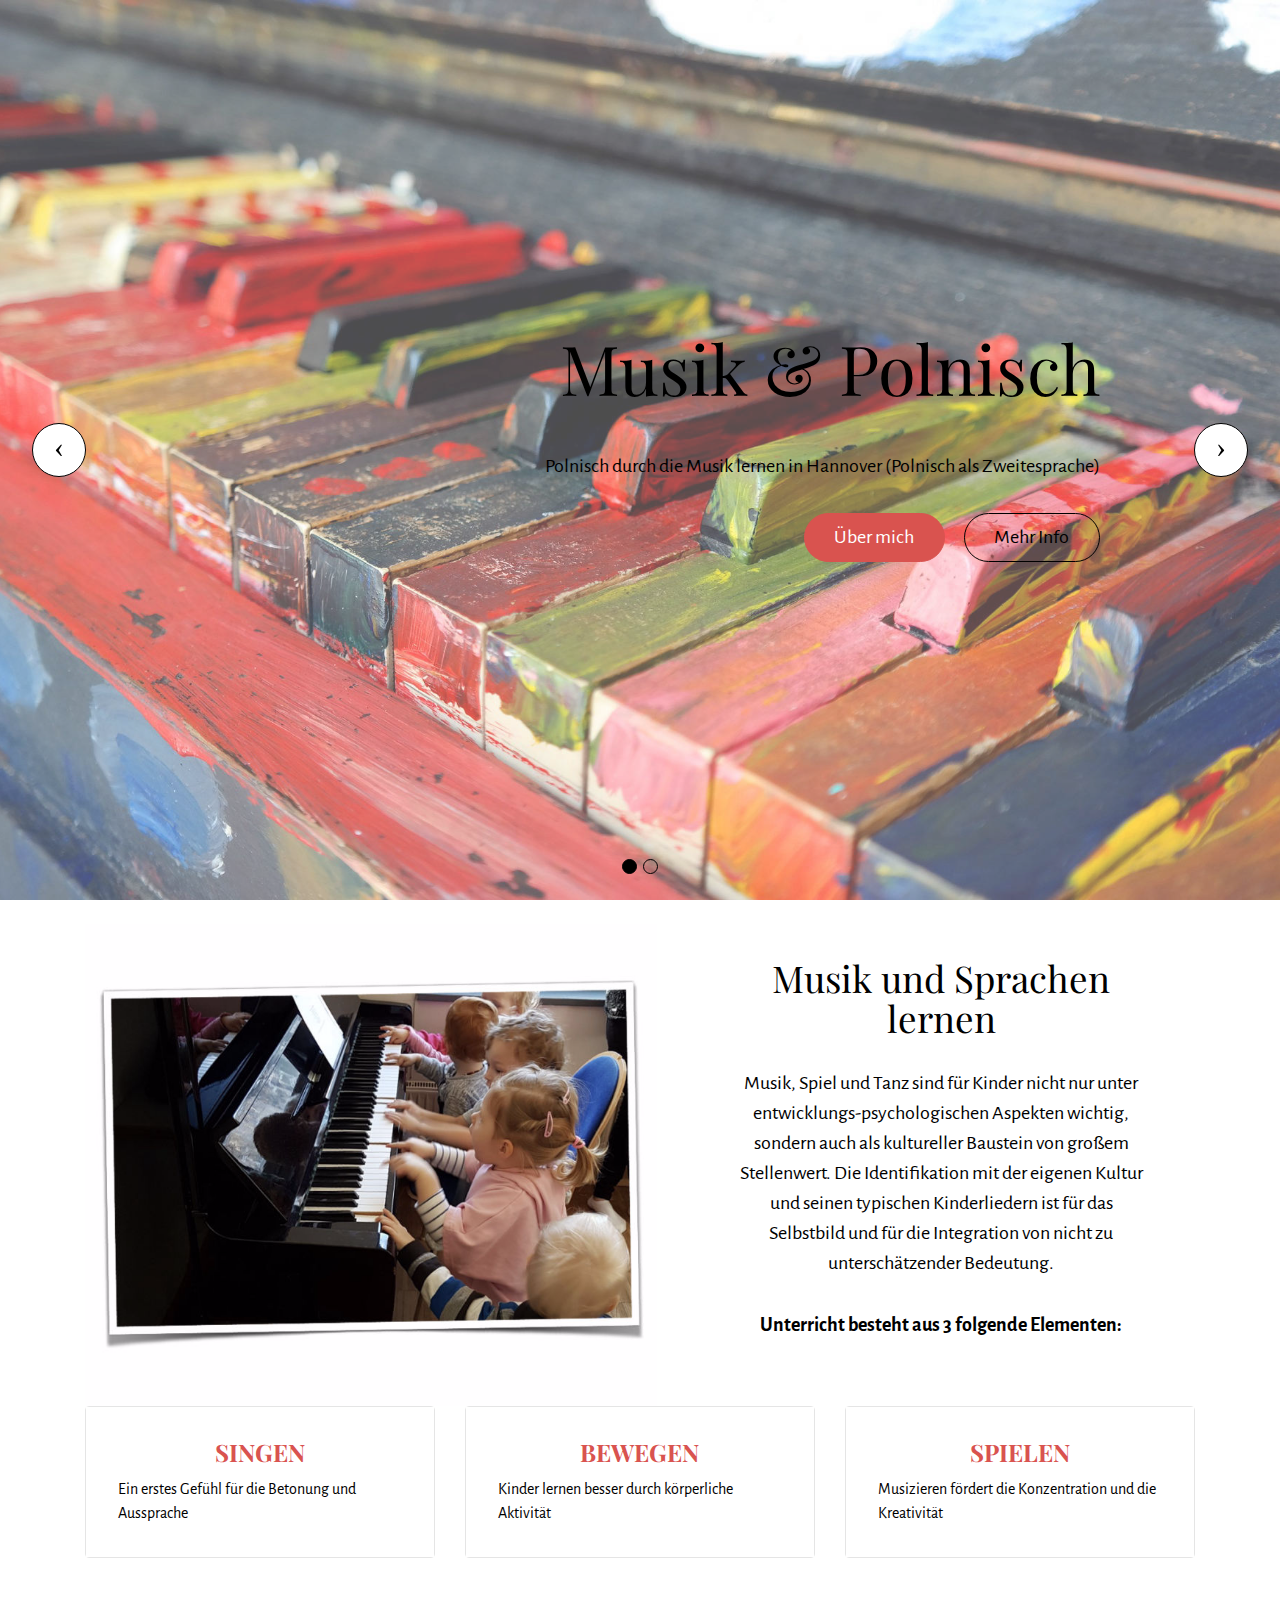
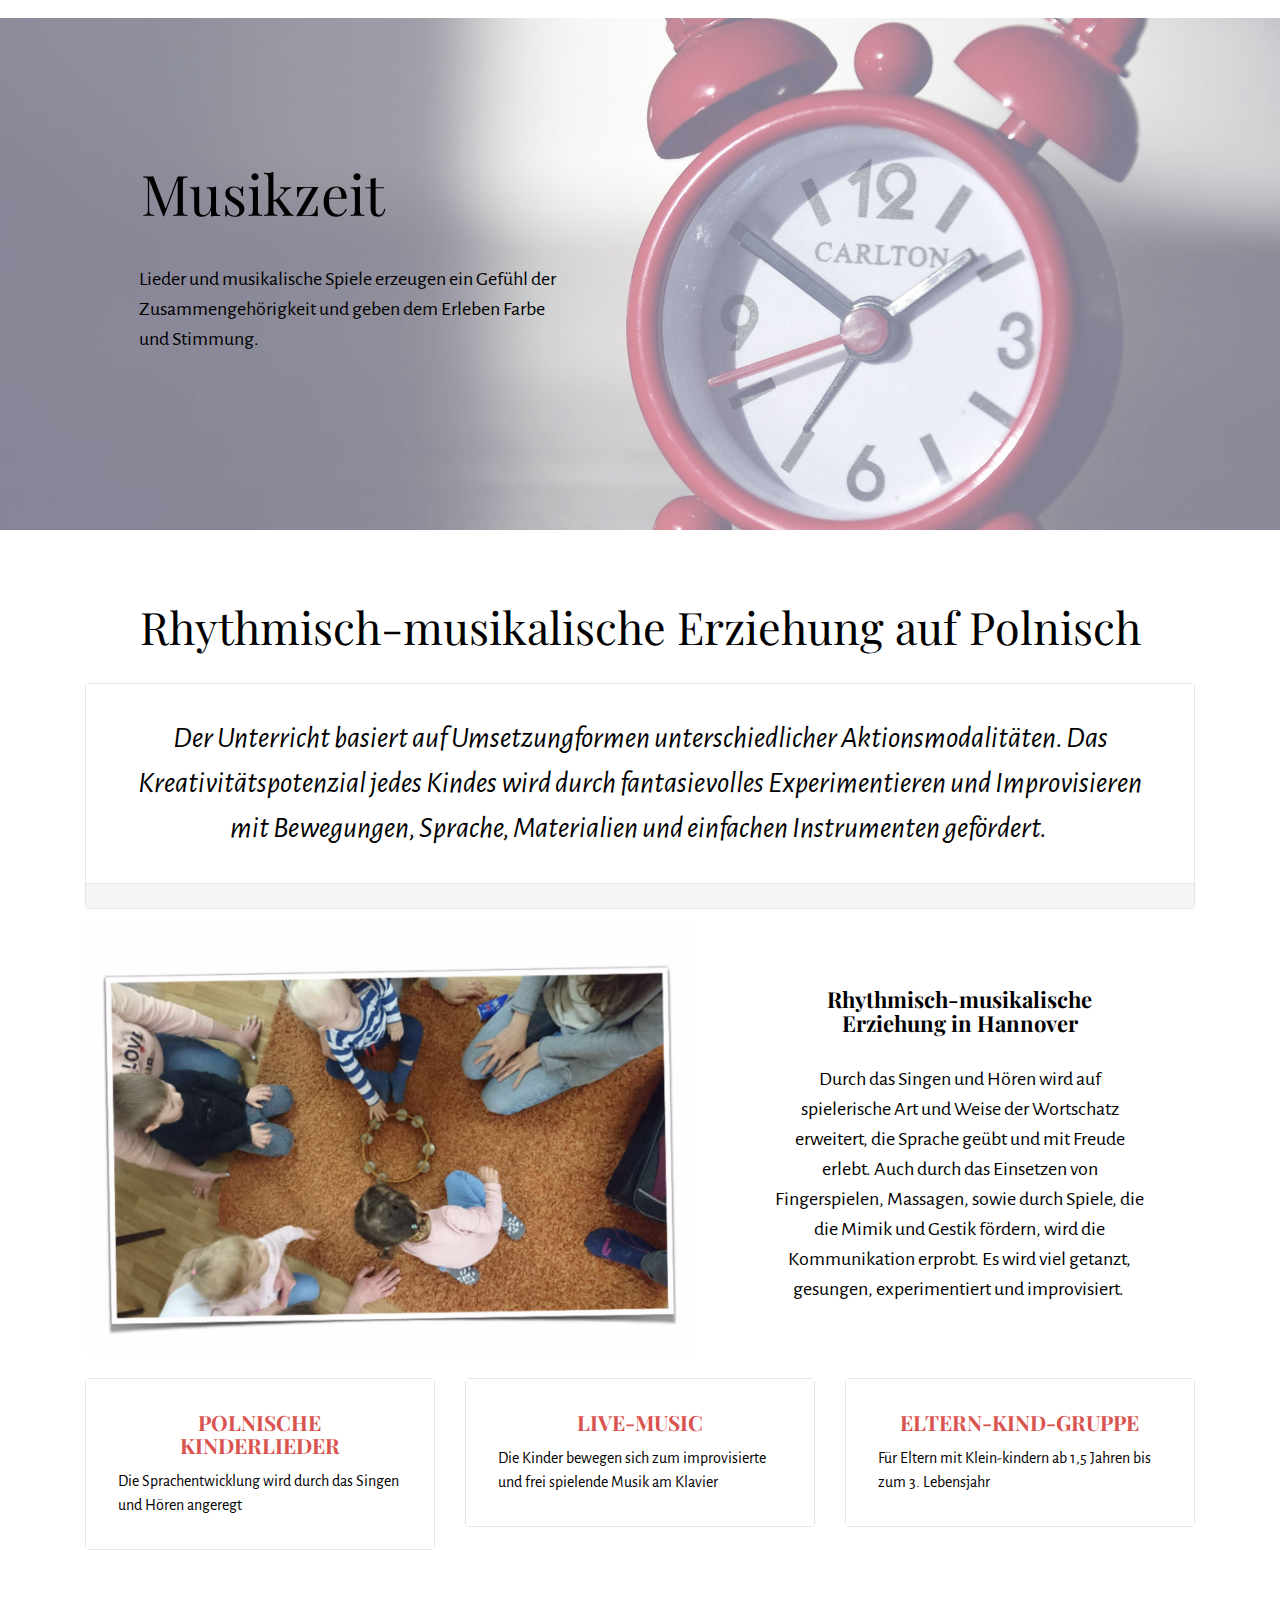
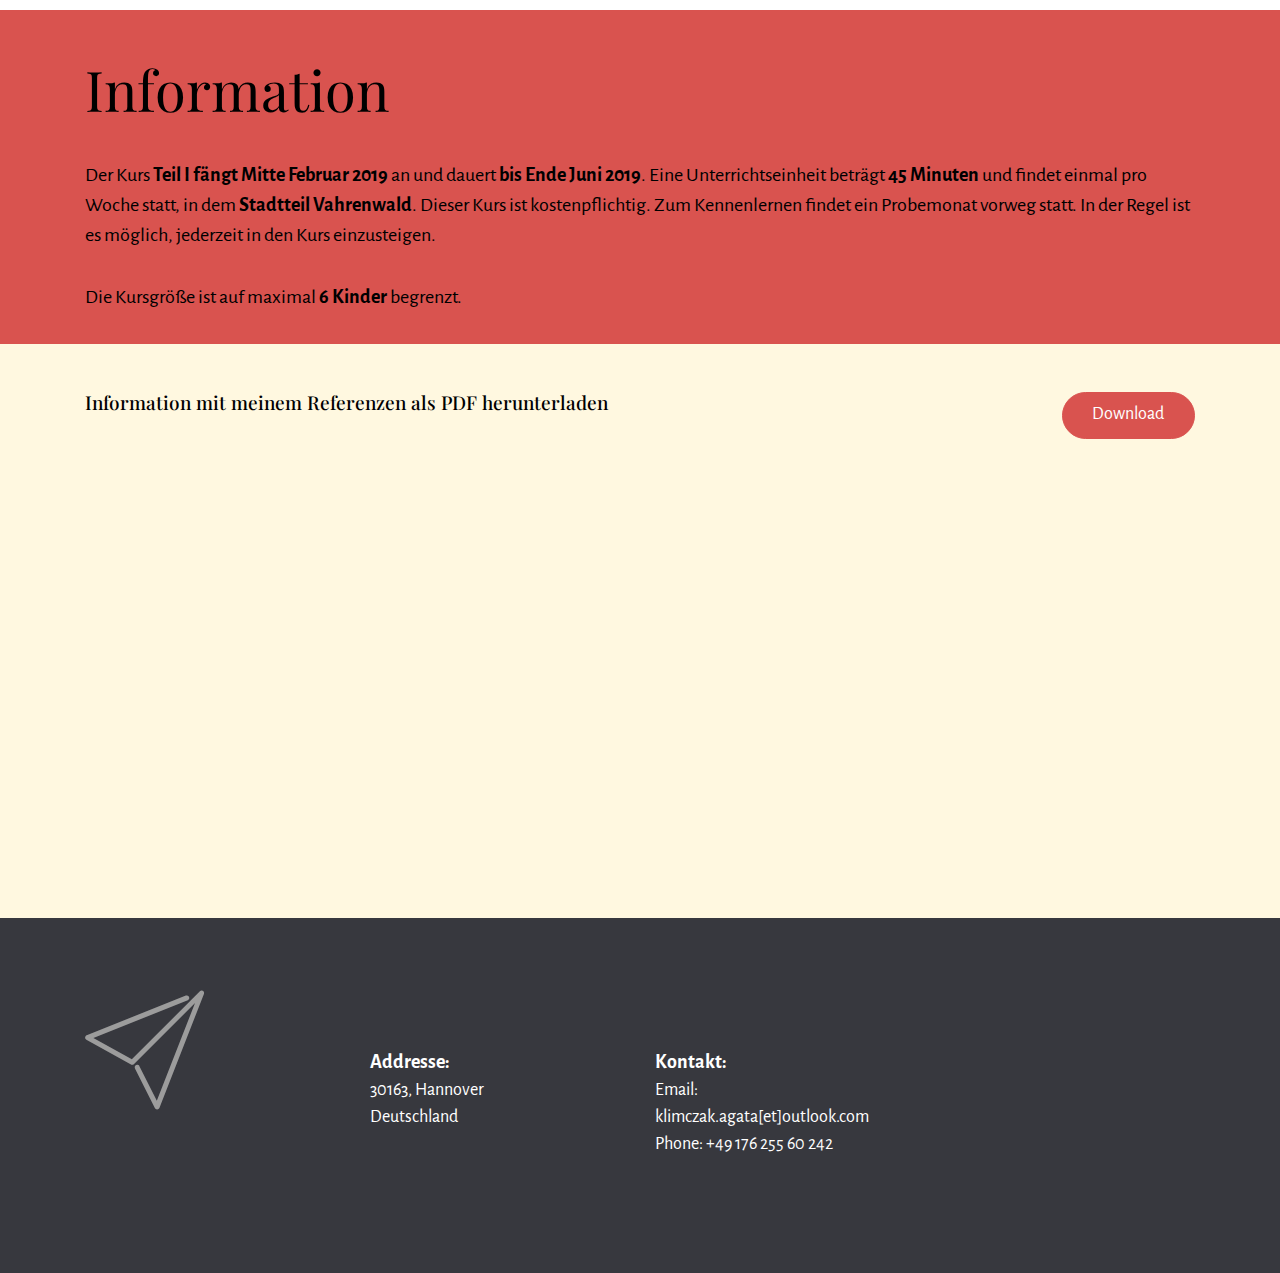
==== commit 22289782: "Update index.html" ====
--- a/index.html
+++ b/index.html
@@ -233,10 +233,16 @@
     </div>
 </section>
  <section class="mbr-section mbr-section-small" id="msg-box1-l" data-rv-view="1116" style="background-color: rgb(255, 248, 224); padding-top: 3rem; padding-bottom: 1.5rem;">
-    
-
-     <script  src="https://players.yumpu.com/hub.js"> </script><div id="yumpuMagazineContainer" style="width:620px; height:368px;"> </div>
-</section> 
+ <div class="container">
+        <div class="row">
+            
+            <div>
+
+                <div class="col-sm-8">    
+
+     <iframe width="620px" height="368px" src="https://www.yumpu.com/de/embed/view/dDtNoqA9QW2jsE68" frameborder="0" allowfullscreen="true"  allowtransparency="true"></iframe>
+</div>  
+                  </section> 
  
 
   
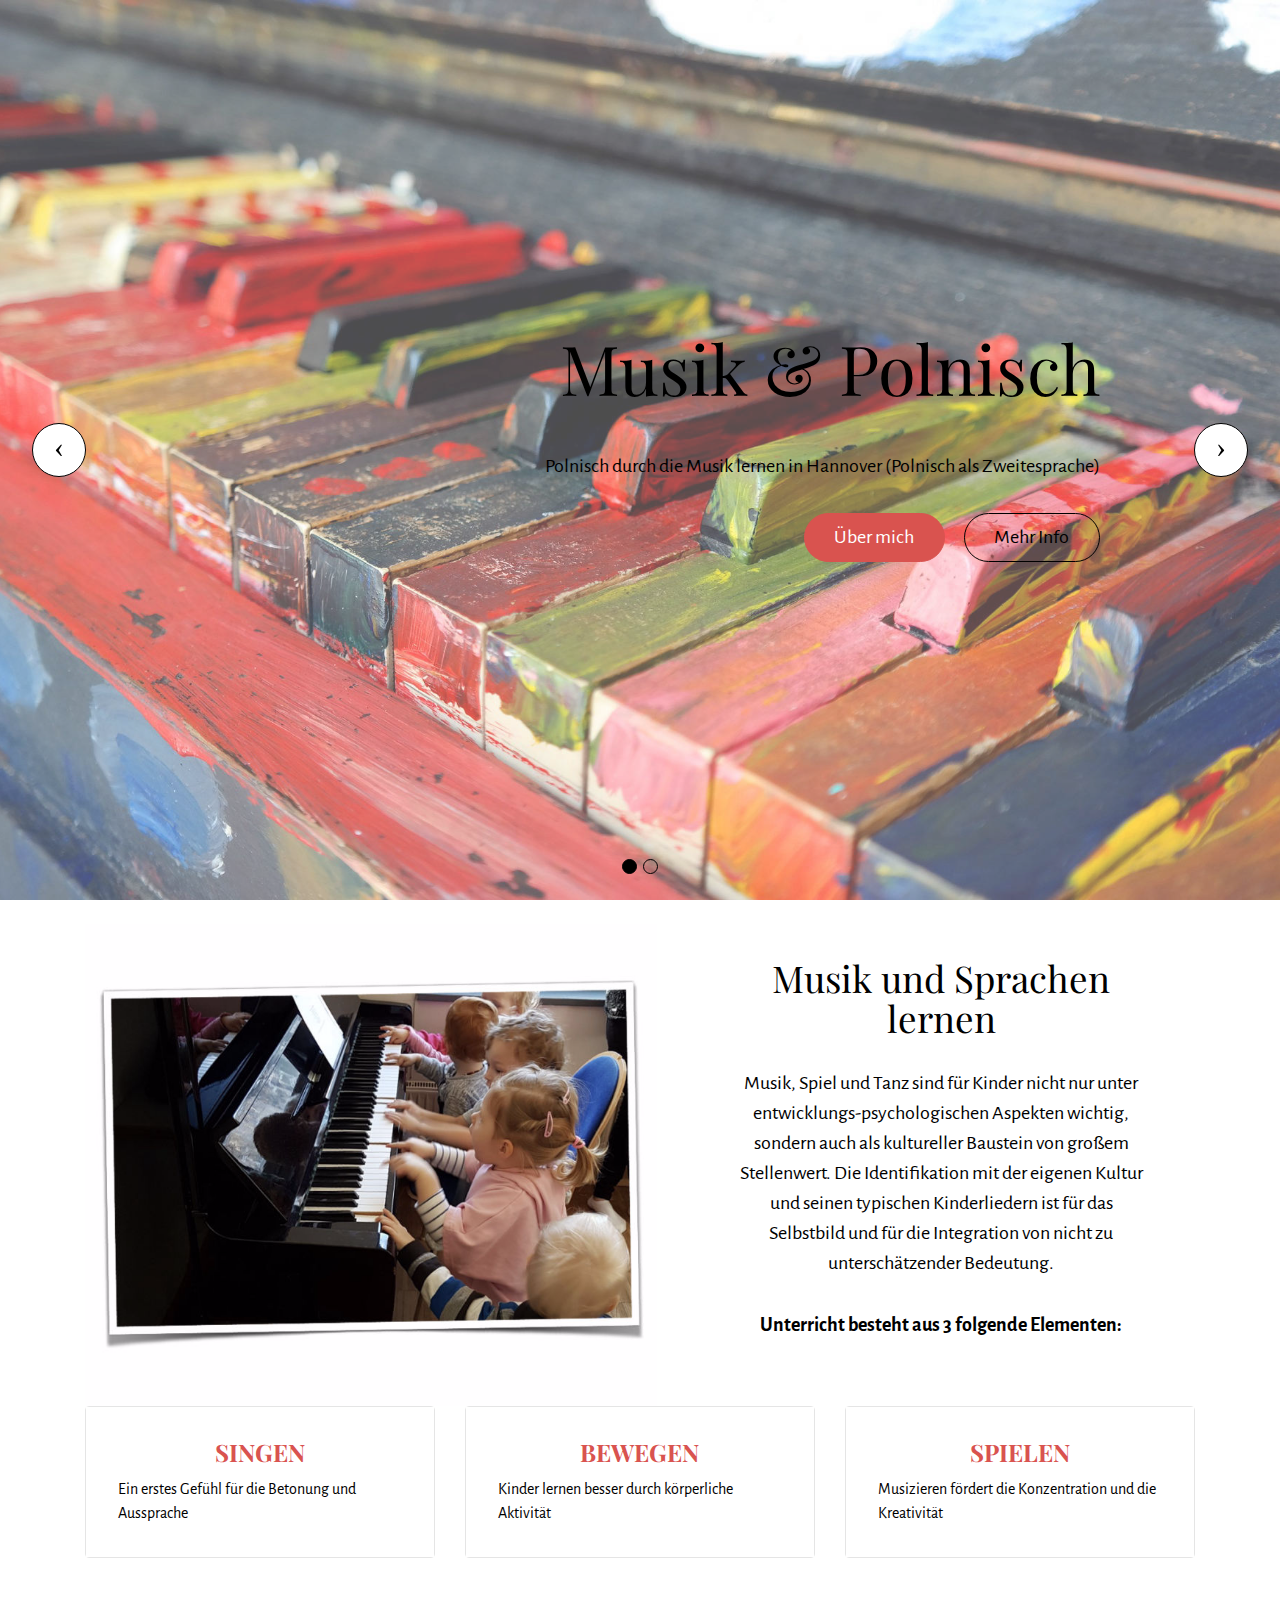
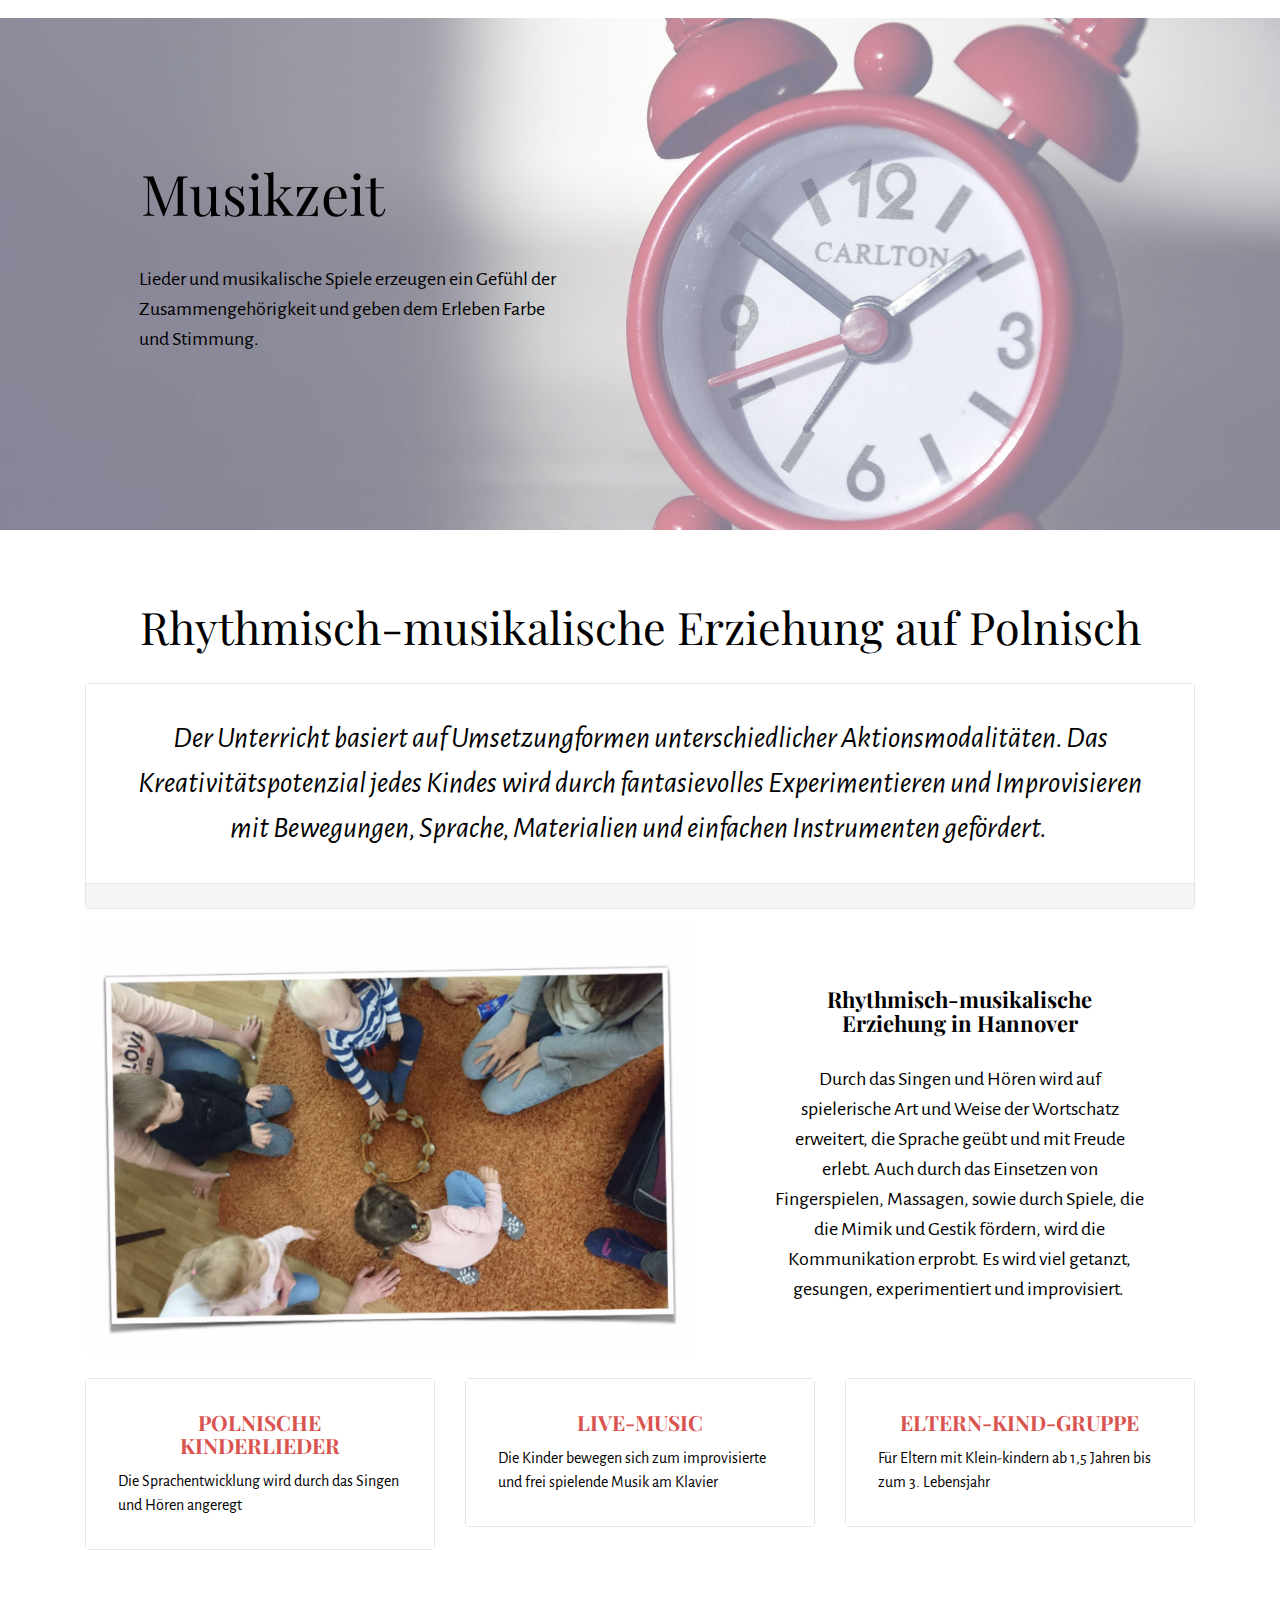
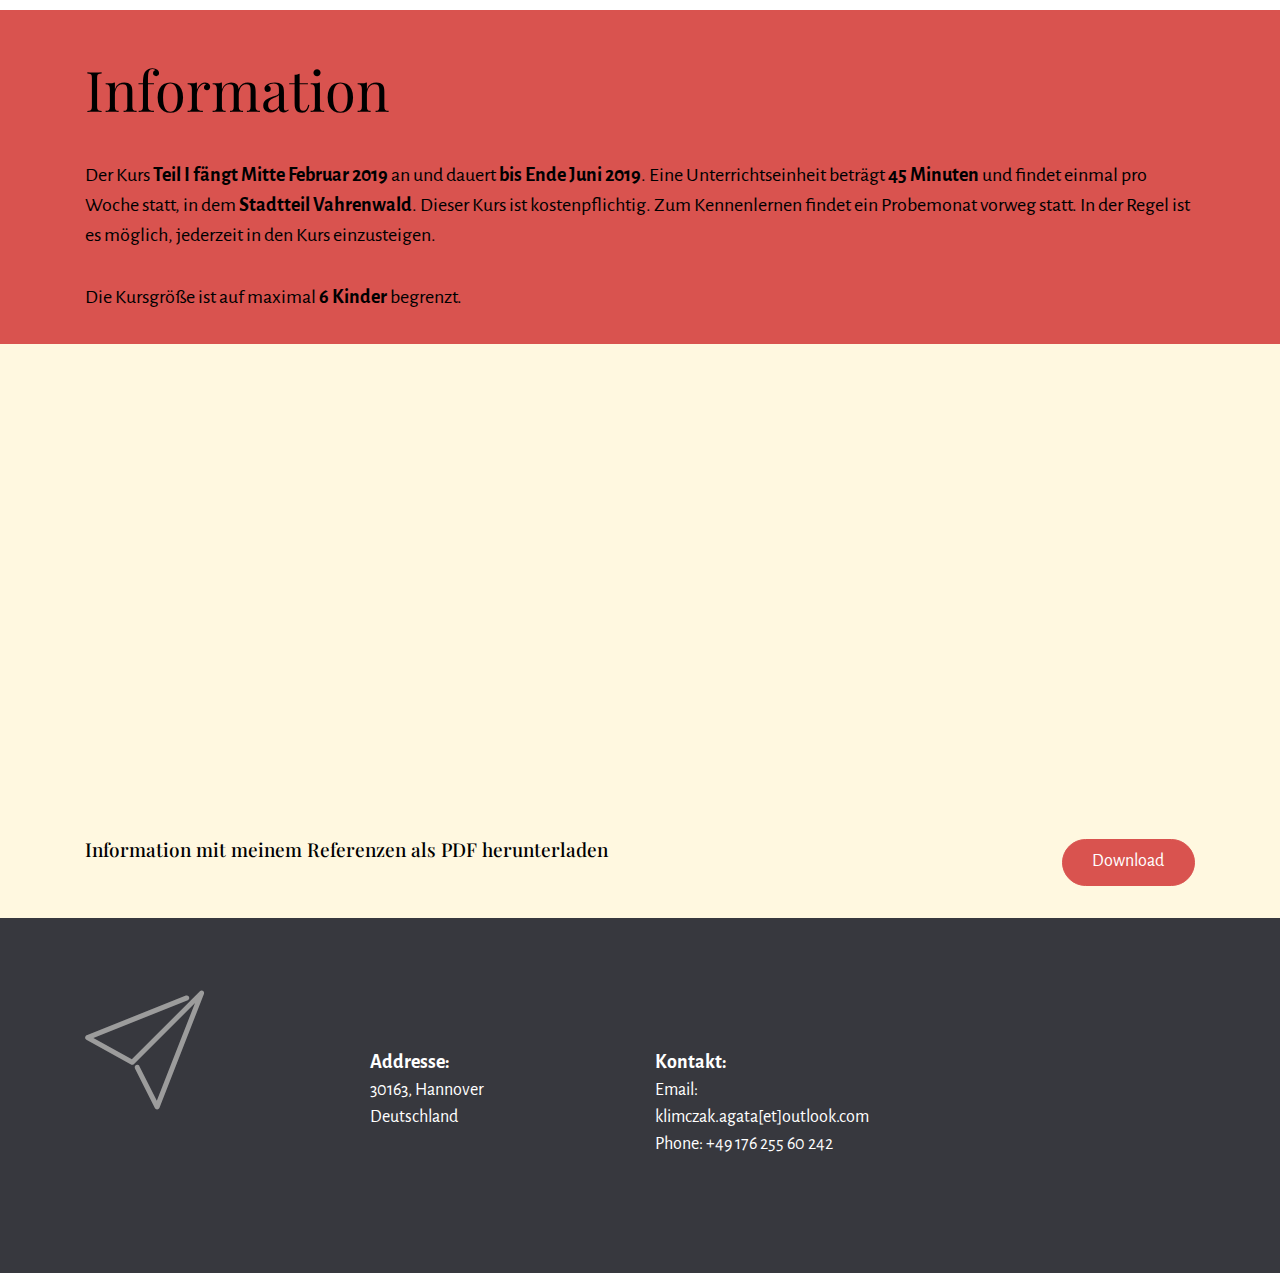
==== commit f616a943: "Update index.html" ====
--- a/index.html
+++ b/index.html
@@ -213,7 +213,19 @@
         <h3 class="mbr-section-title display-2">Information</h3>
         <div class="lead"><p><span style="font-size: 1.25rem;">Der Kurs <strong>Teil I</strong> <strong>fängt</strong> <strong>Mitte Februar 2019</strong> an und dauert <strong>bis</strong> <strong>Ende Juni 2019</strong>. Eine Unterrichtseinheit beträgt <strong>45 Minuten</strong> und findet einmal pro Woche statt, in dem <strong>Stadtteil Vahrenwald</strong>. Dieser Kurs ist kostenpflichtig. Zum Kennenlernen findet ein Probemonat vorweg statt. In der Regel ist es möglich, jederzeit in den Kurs einzusteigen.</span></p><p>Die Kursgröße ist auf maximal <strong>6 Kinder</strong> begrenzt.</p></div>
     </div>
-</section>
+
+ <section class="mbr-section mbr-section-small" id="msg-box1-l" data-rv-view="1116" style="background-color: rgb(255, 248, 224); padding-top: 3rem; padding-bottom: 1.5rem;">
+ <div class="container">
+        <div class="row">
+            
+            <div>
+
+                <div class="col-sm-8">    
+
+     <iframe width="620px" height="368px" src="https://www.yumpu.com/de/embed/view/dDtNoqA9QW2jsE68" frameborder="0" allowfullscreen="true"  allowtransparency="true"></iframe>
+</div>  
+                  </section> 
+ </section>
 
 <section class="mbr-section mbr-section-small" id="msg-box1-l" data-rv-view="1116" style="background-color: rgb(255, 248, 224); padding-top: 3rem; padding-bottom: 1.5rem;">
     
@@ -232,18 +244,6 @@
         </div>
     </div>
 </section>
- <section class="mbr-section mbr-section-small" id="msg-box1-l" data-rv-view="1116" style="background-color: rgb(255, 248, 224); padding-top: 3rem; padding-bottom: 1.5rem;">
- <div class="container">
-        <div class="row">
-            
-            <div>
-
-                <div class="col-sm-8">    
-
-     <iframe width="620px" height="368px" src="https://www.yumpu.com/de/embed/view/dDtNoqA9QW2jsE68" frameborder="0" allowfullscreen="true"  allowtransparency="true"></iframe>
-</div>  
-                  </section> 
- 
 
   
   
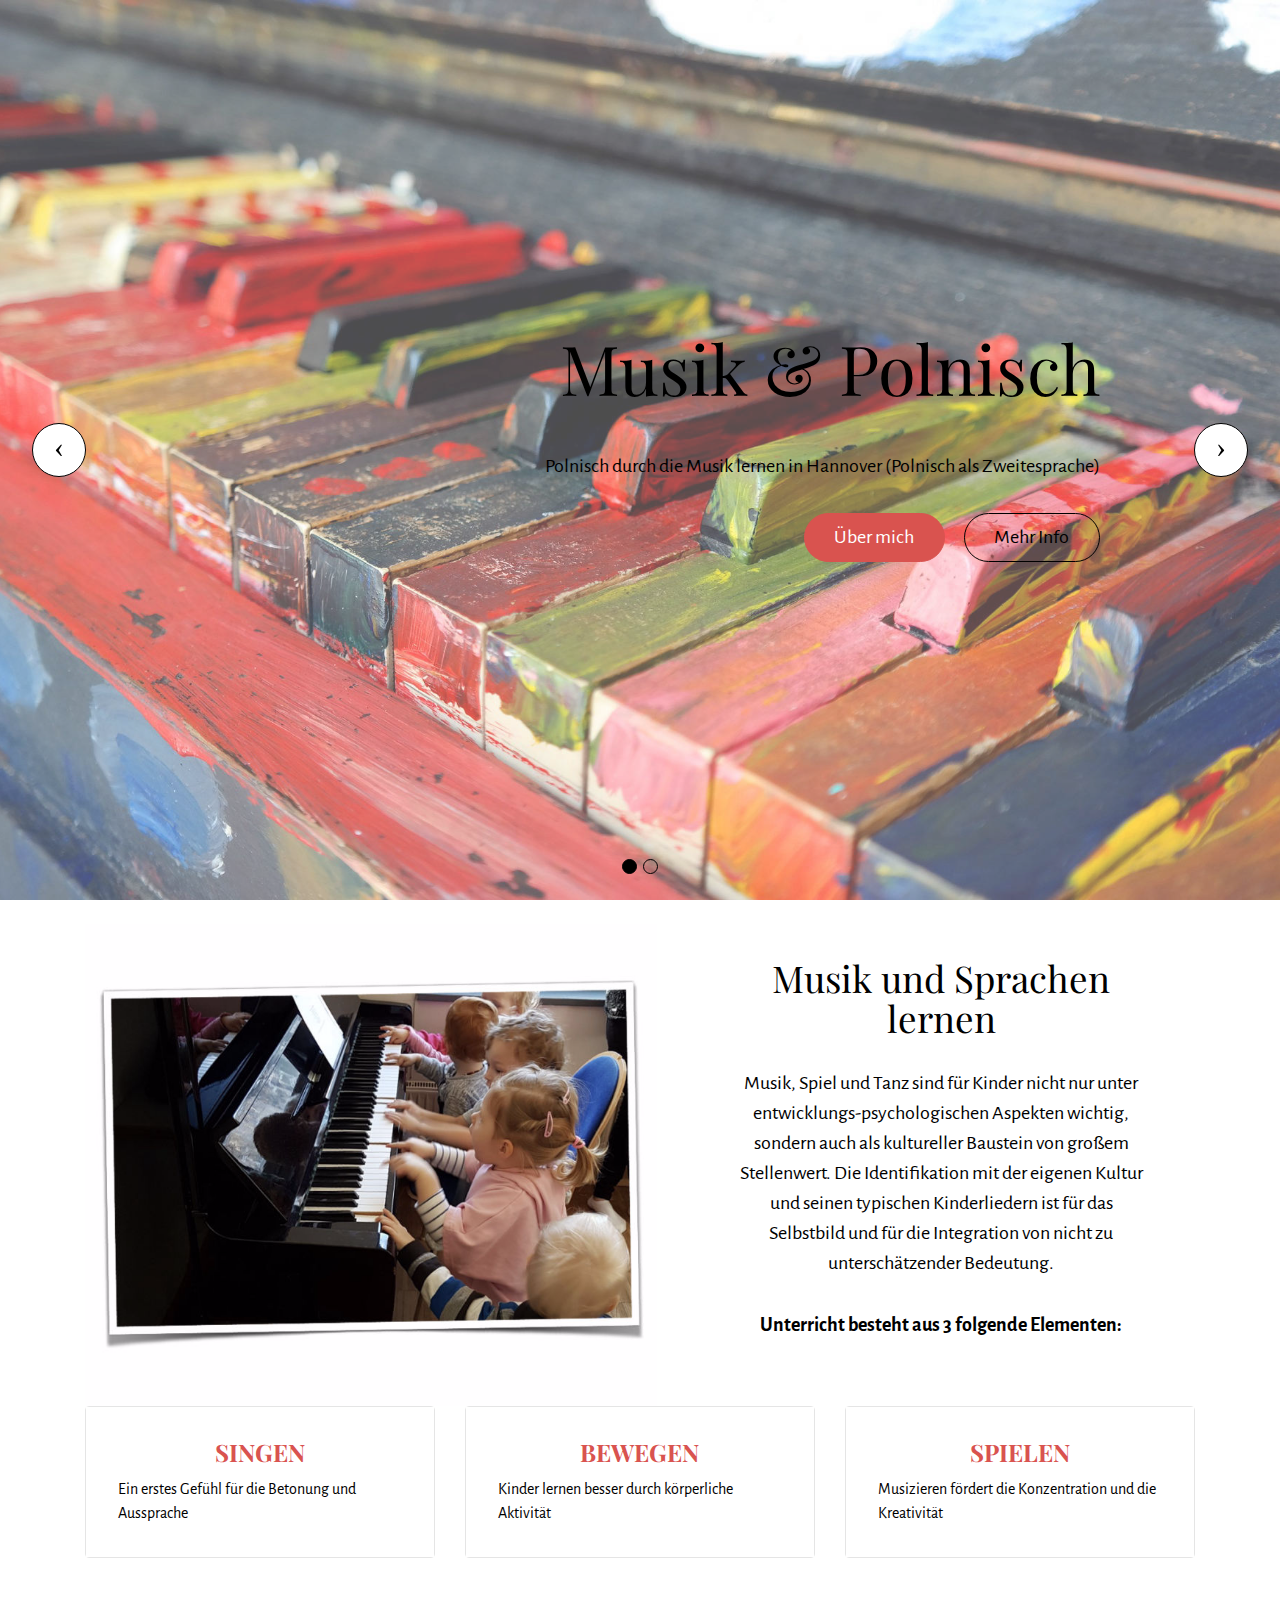
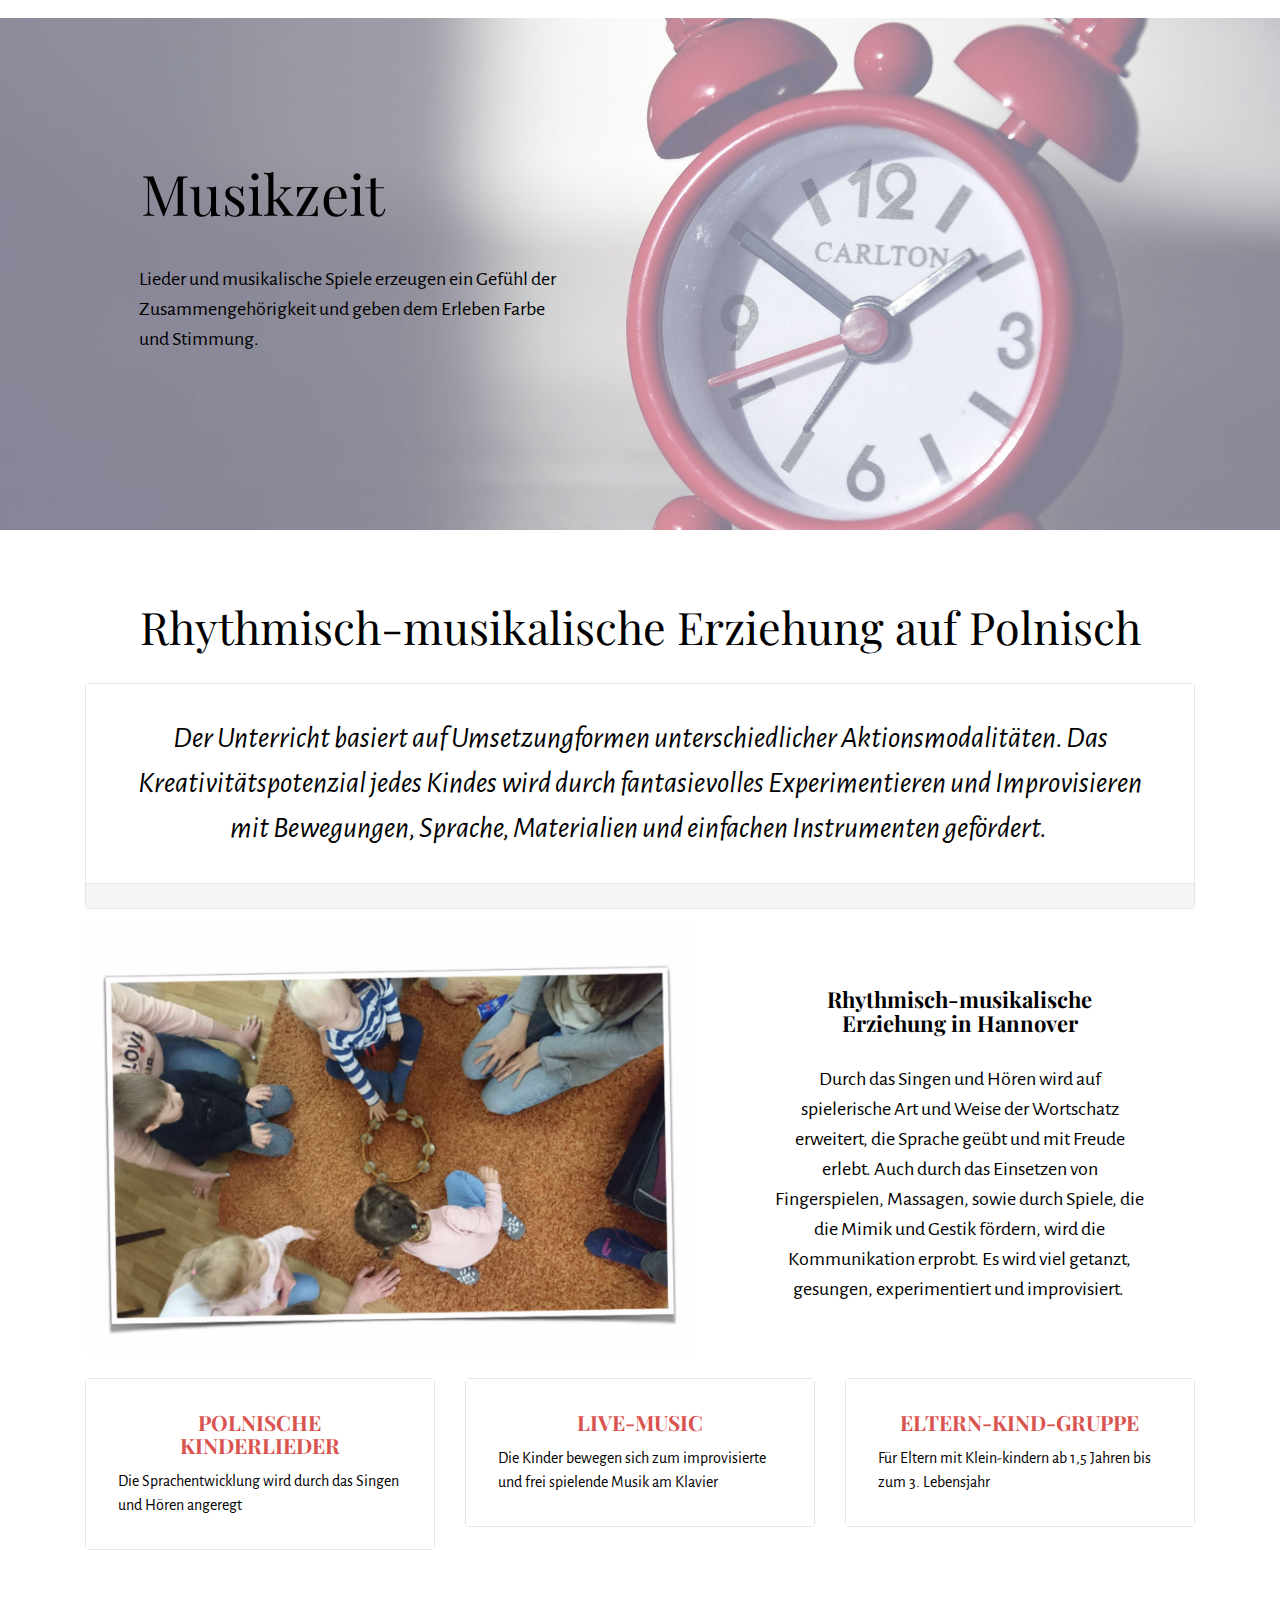
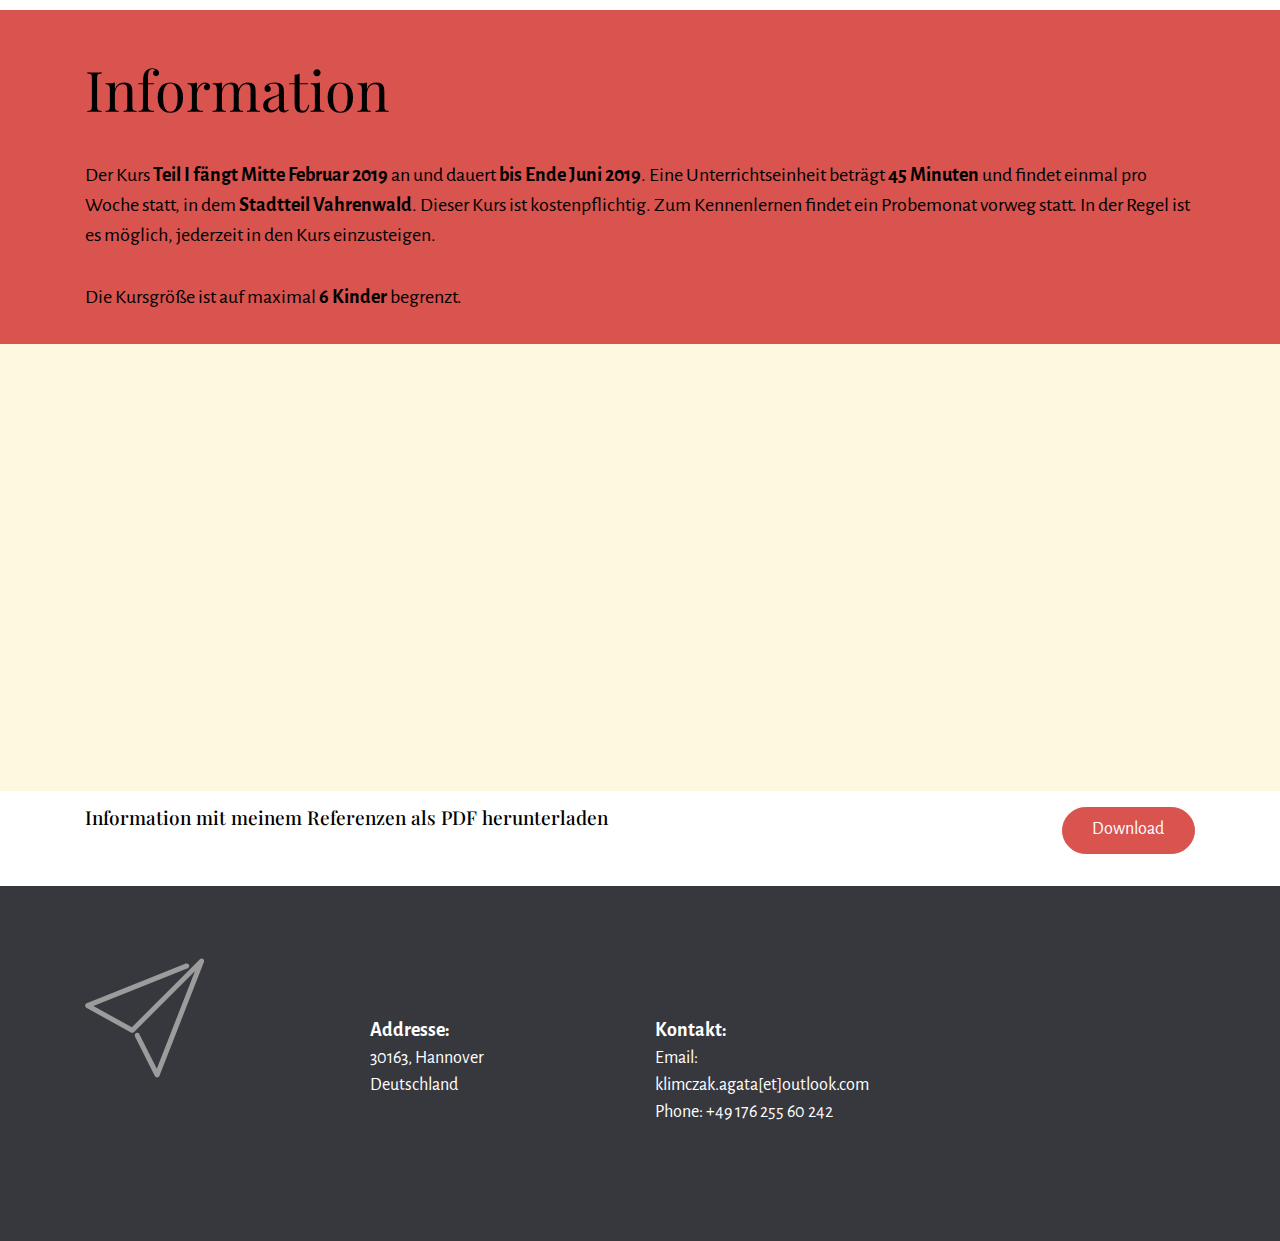
==== commit 62c26089: "Update index.html" ====
--- a/index.html
+++ b/index.html
@@ -227,7 +227,7 @@
                   </section> 
  </section>
 
-<section class="mbr-section mbr-section-small" id="msg-box1-l" data-rv-view="1116" style="background-color: rgb(255, 248, 224); padding-top: 3rem; padding-bottom: 1.5rem;">
+<section class="mbr-section mbr-section-small" id="msg-box1-l" data-rv-view="1116" style="background-color:#FFFFFF; padding-top: 1rem; padding-bottom: 1.5rem;">
     
 
     <div class="container">
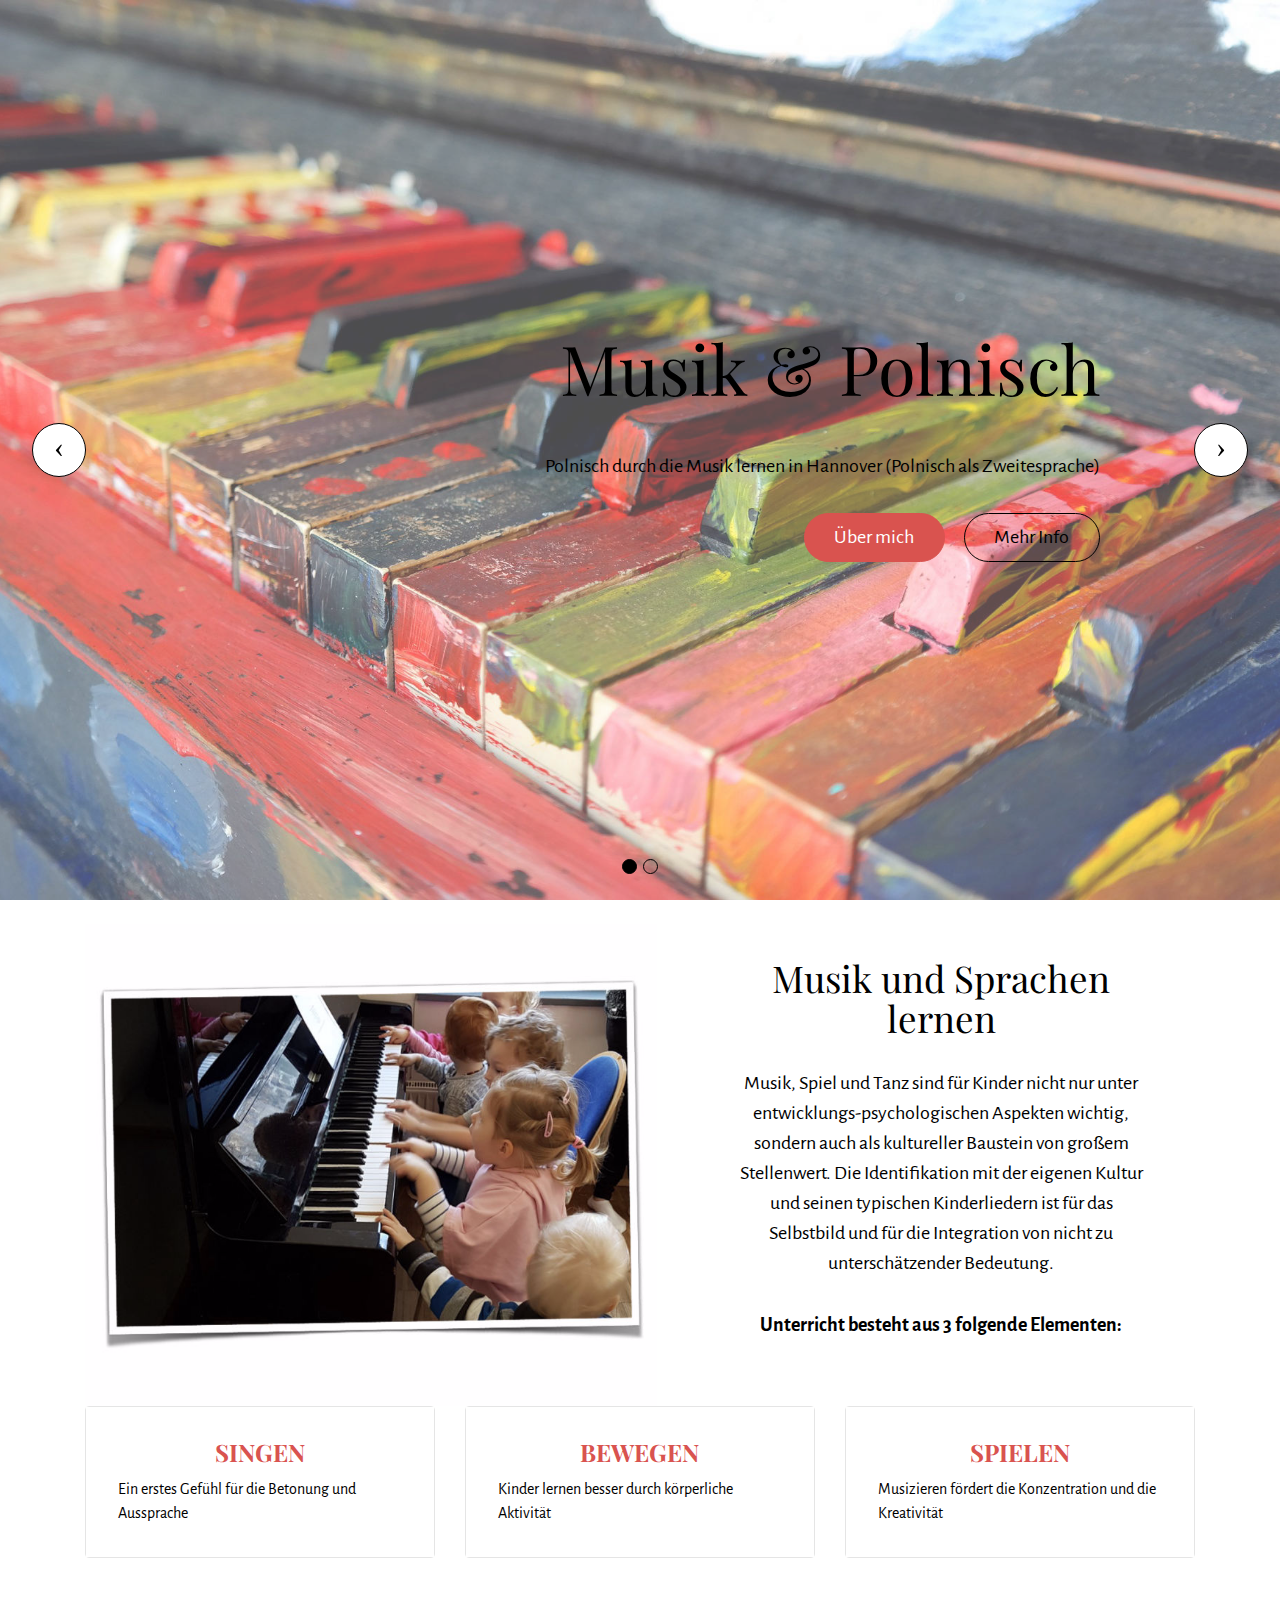
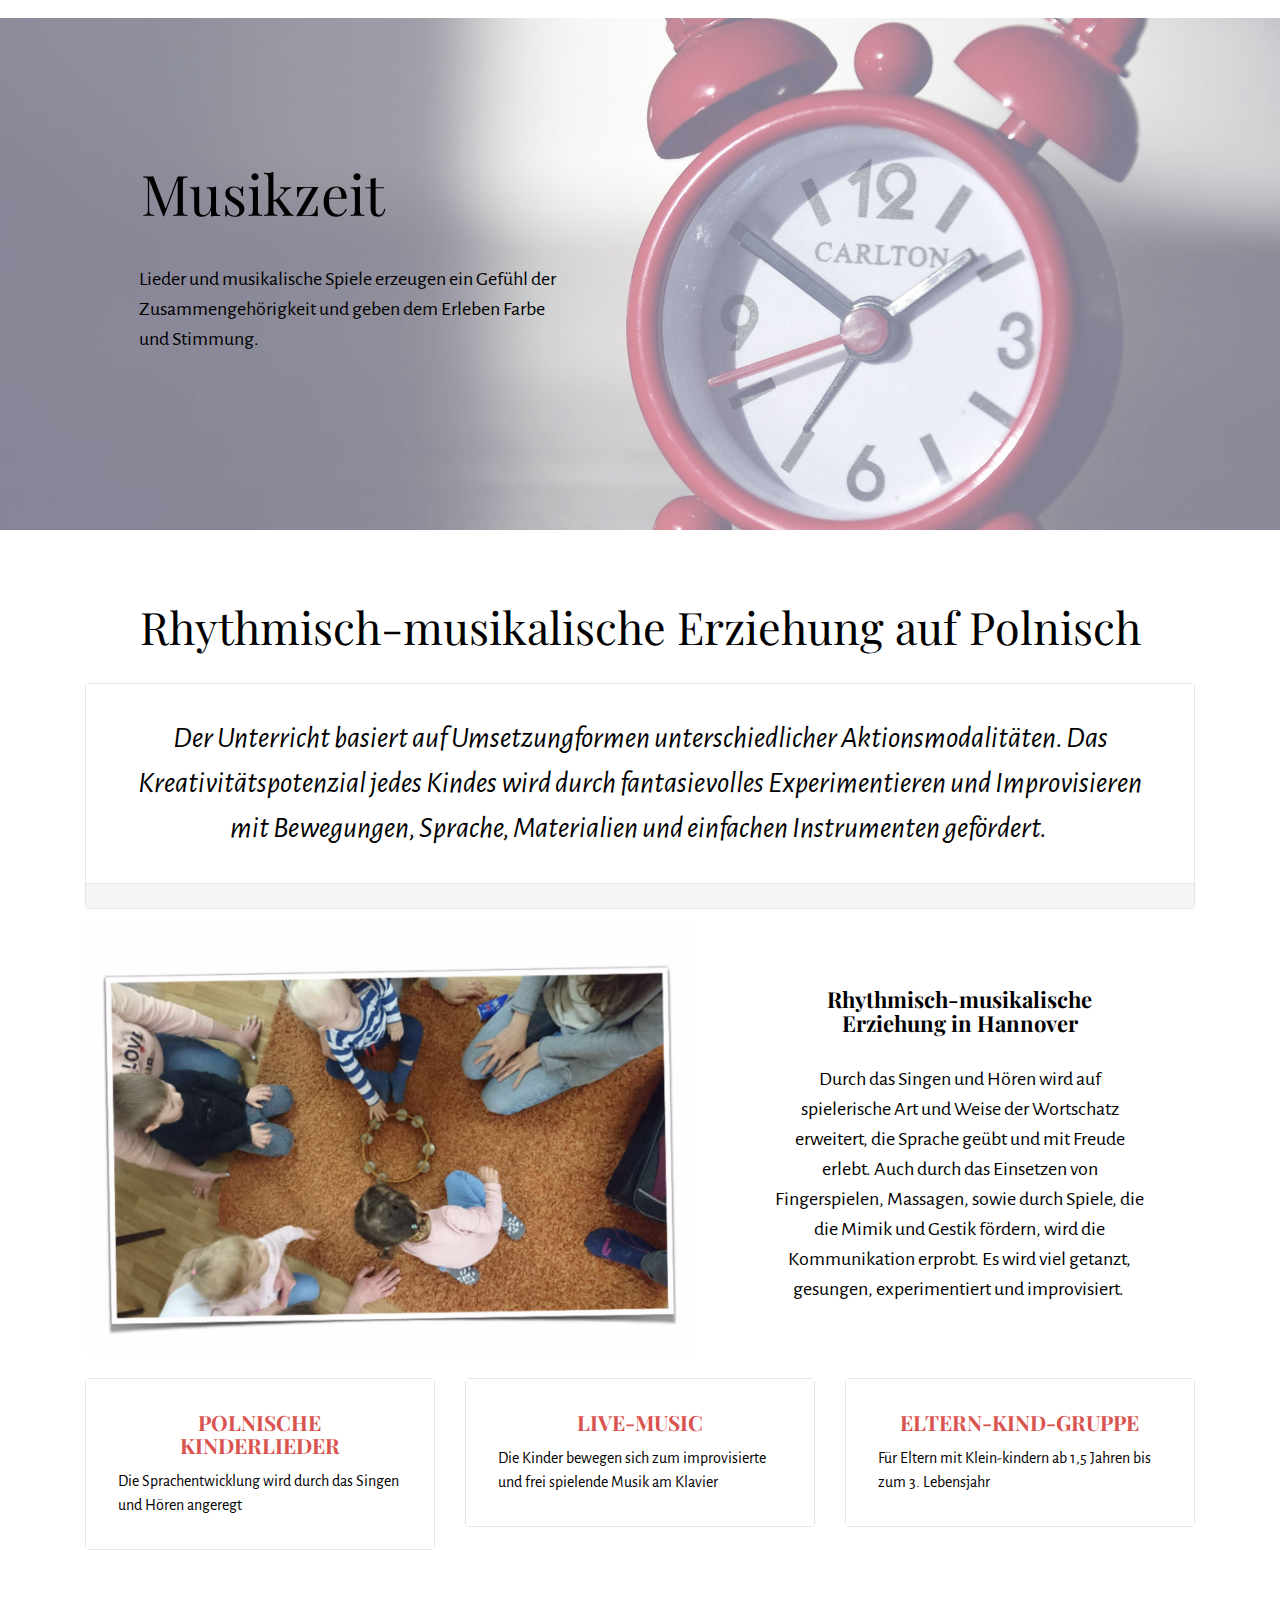
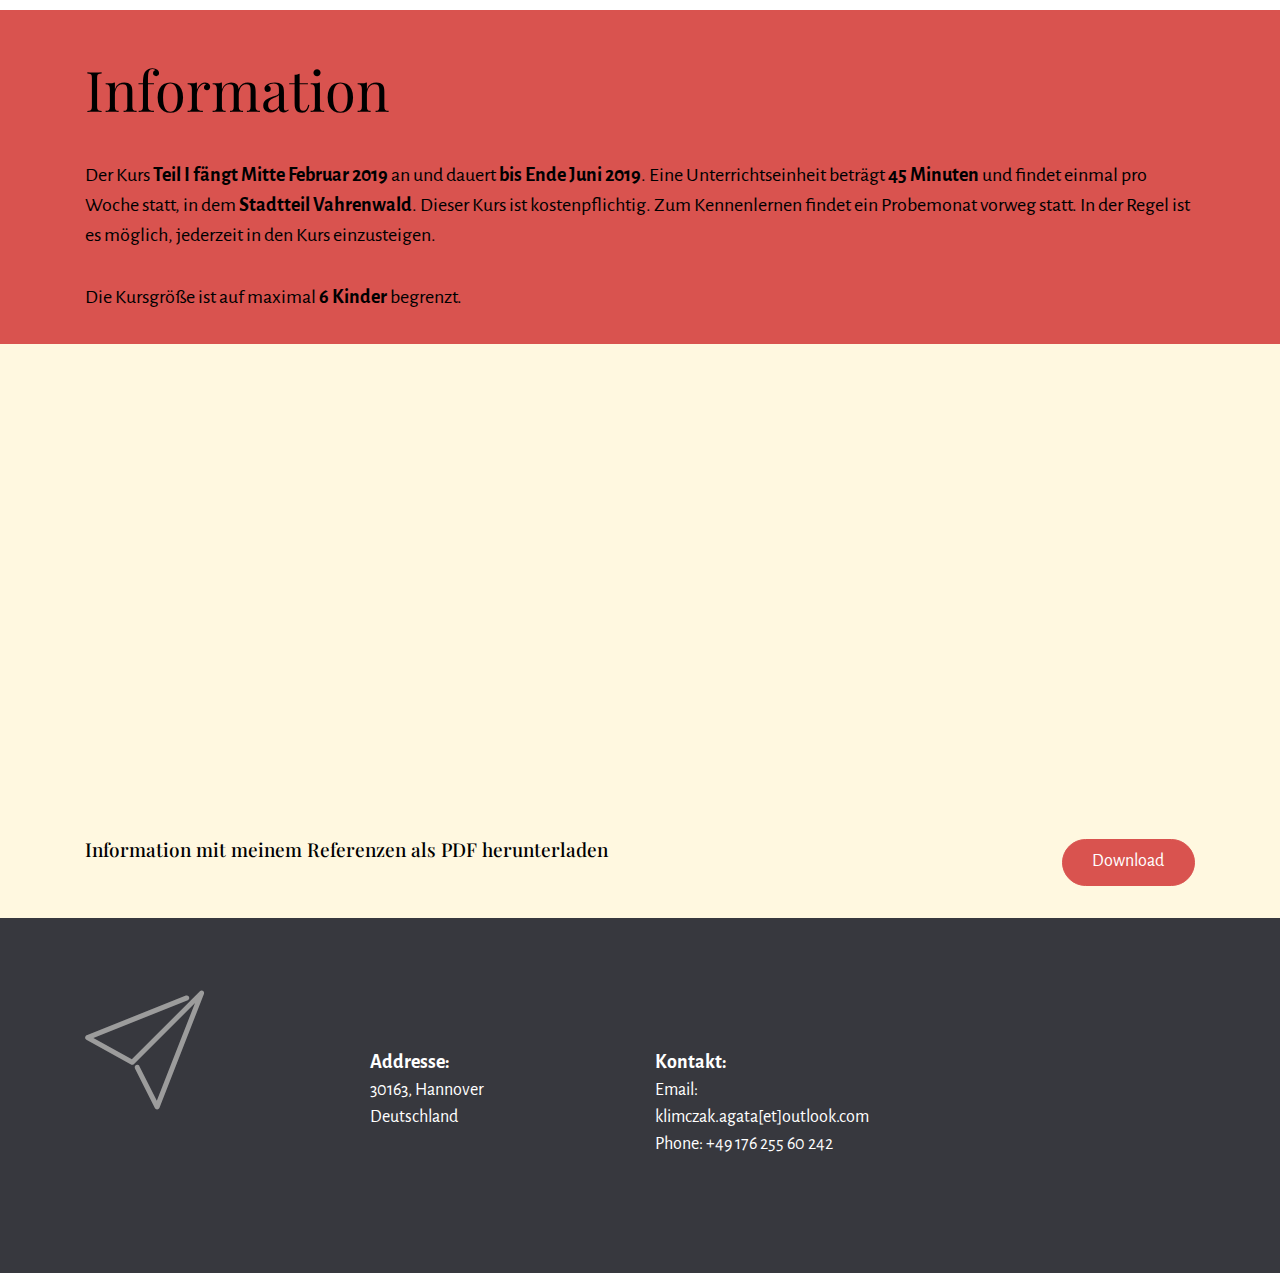
==== commit e6dc83b2: "Update index.html" ====
--- a/index.html
+++ b/index.html
@@ -227,8 +227,8 @@
                   </section> 
  </section>
 
-<section class="mbr-section mbr-section-small" id="msg-box1-l" data-rv-view="1116" style="background-color:#FFFFFF; padding-top: 1rem; padding-bottom: 1.5rem;">
-    
+<section class="mbr-section mbr-section-small" id="msg-box1-l" data-rv-view="1116" style="background-color: rgb(255, 248, 224); padding-top: 3rem; padding-bottom: 1.5rem;">
+	    
 
     <div class="container">
         <div class="row">
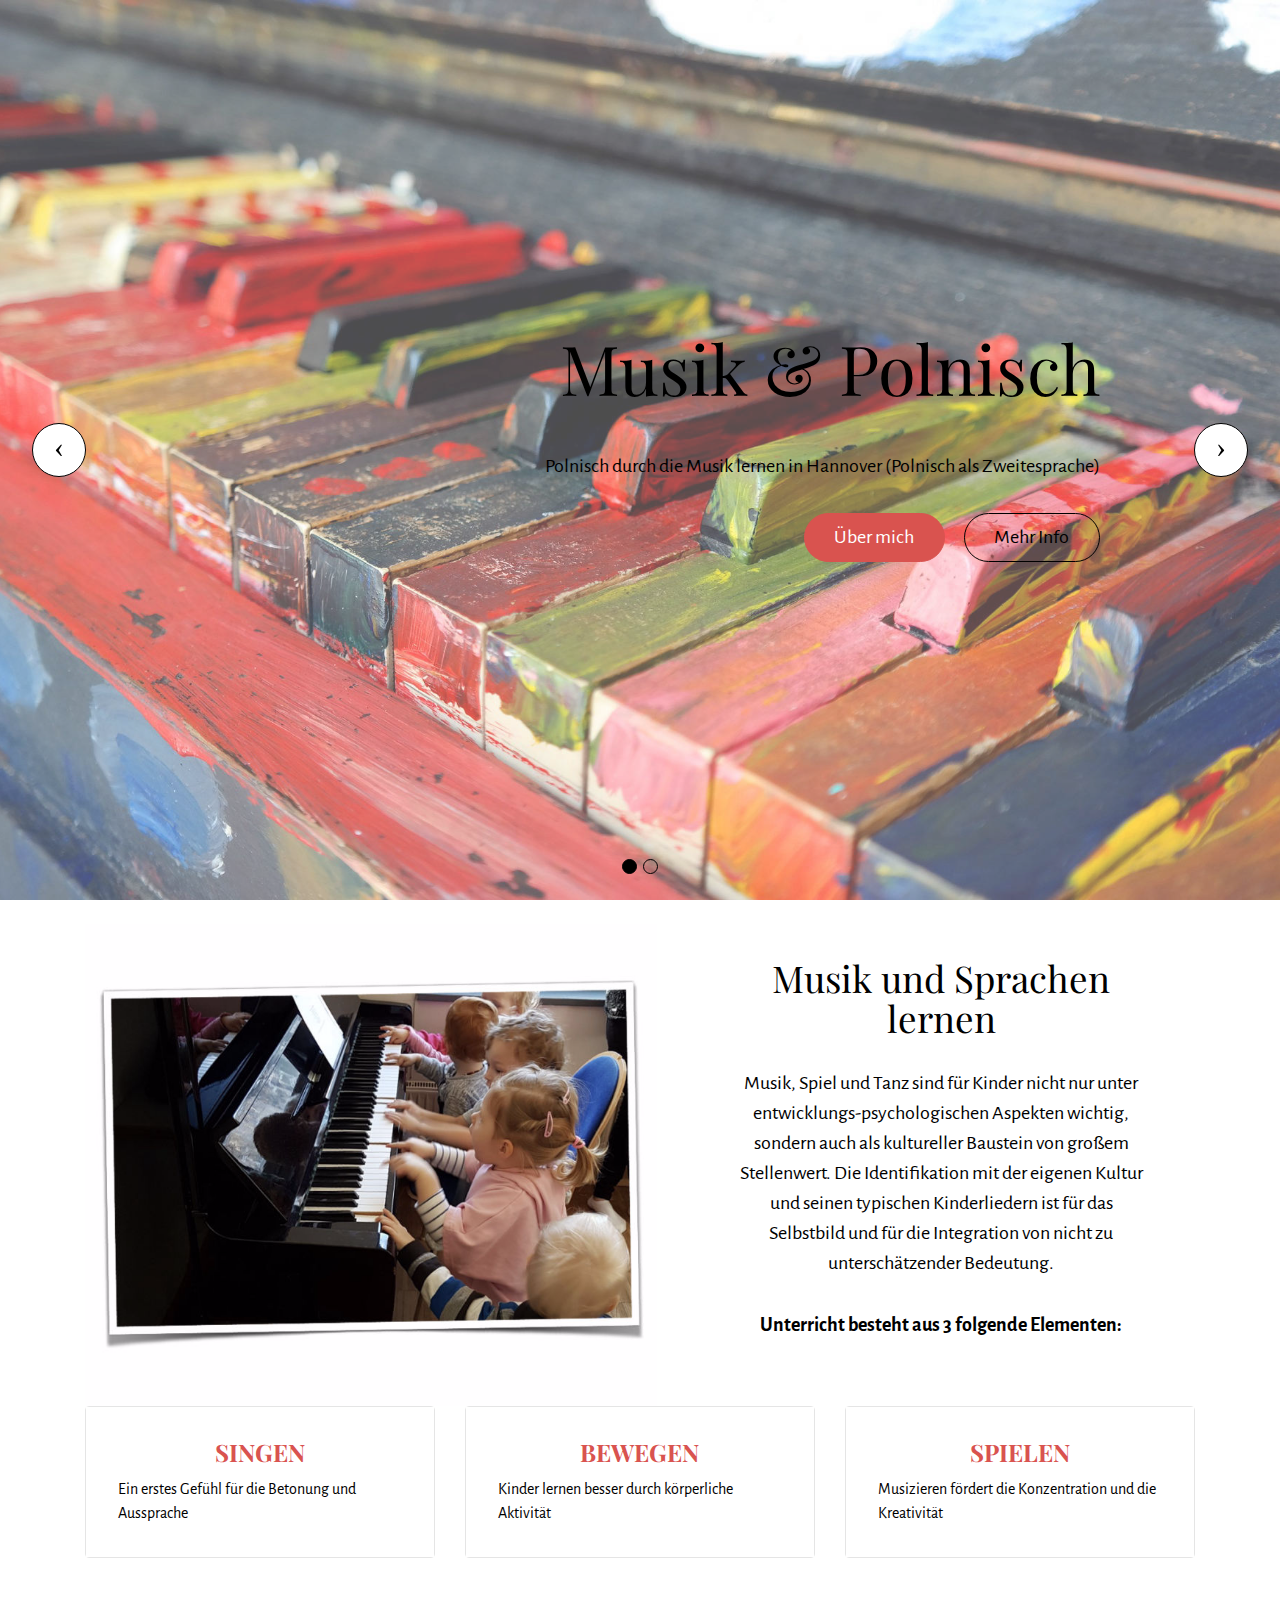
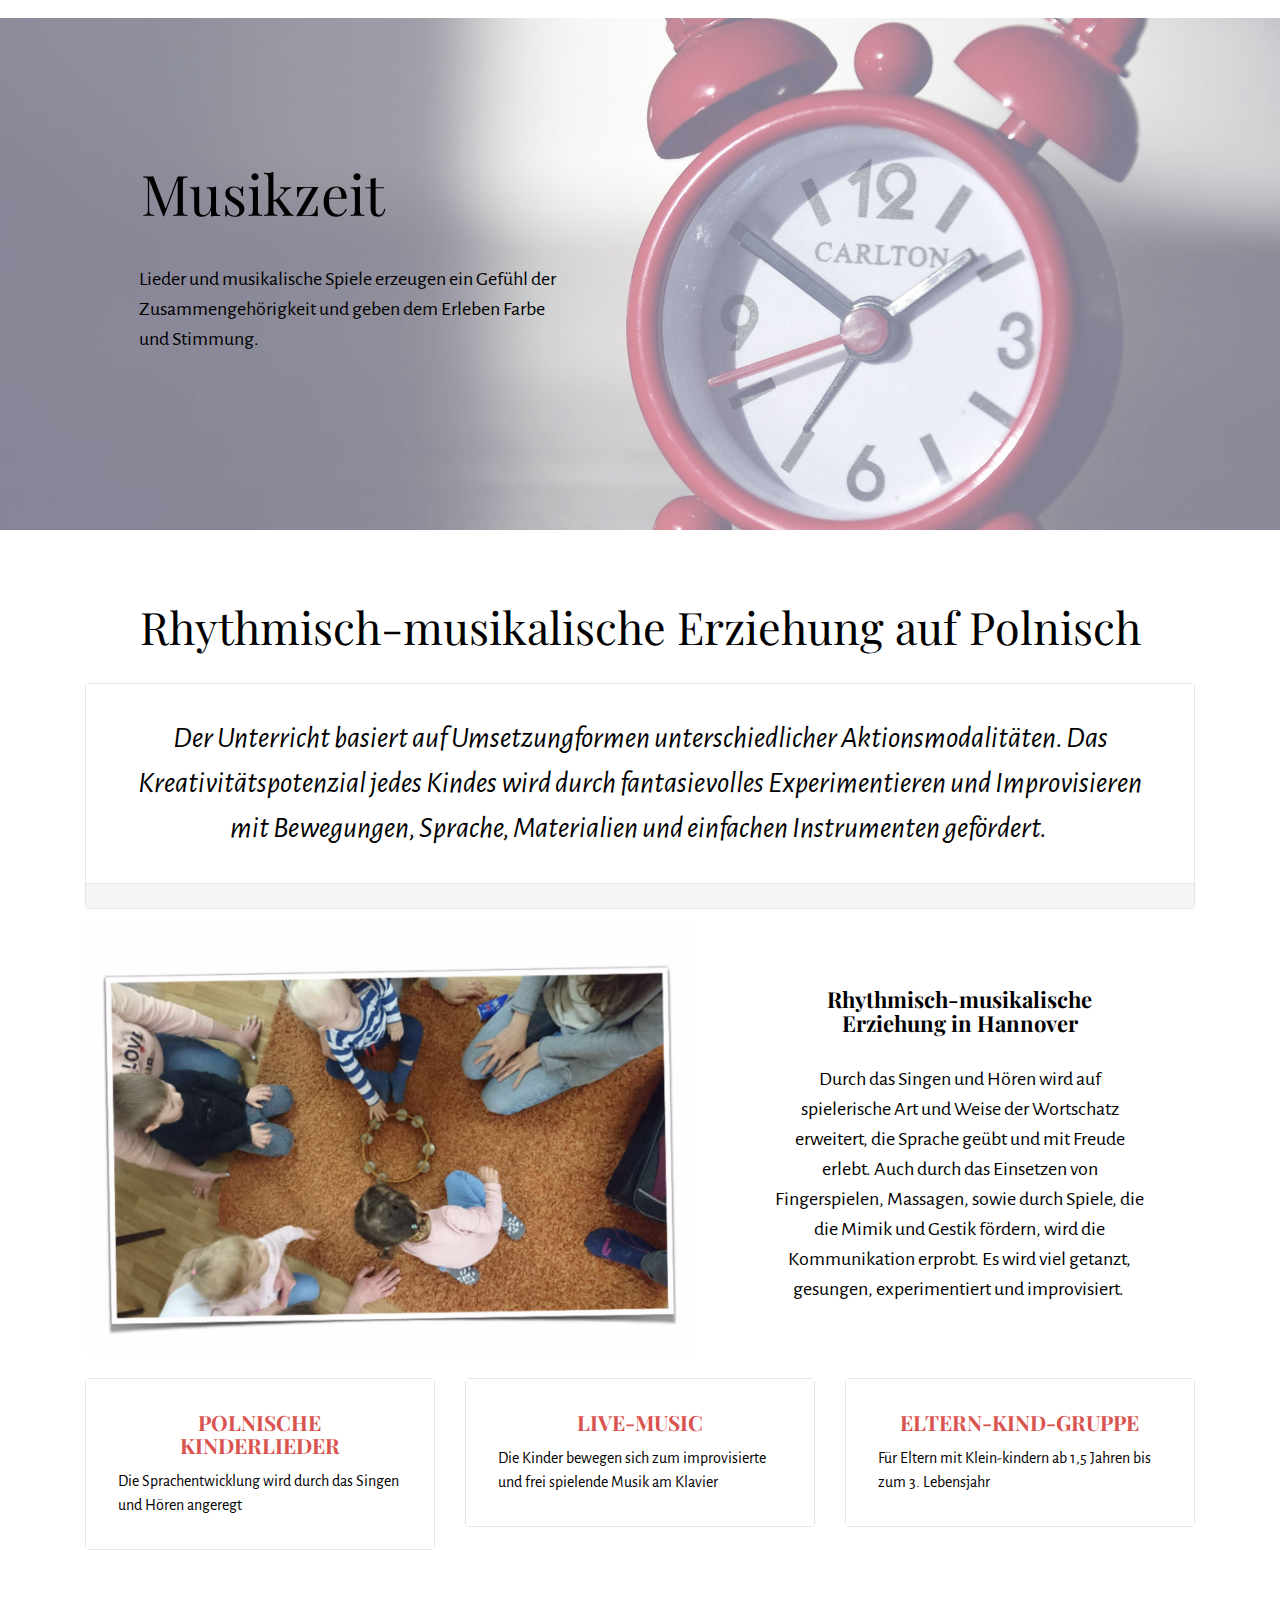
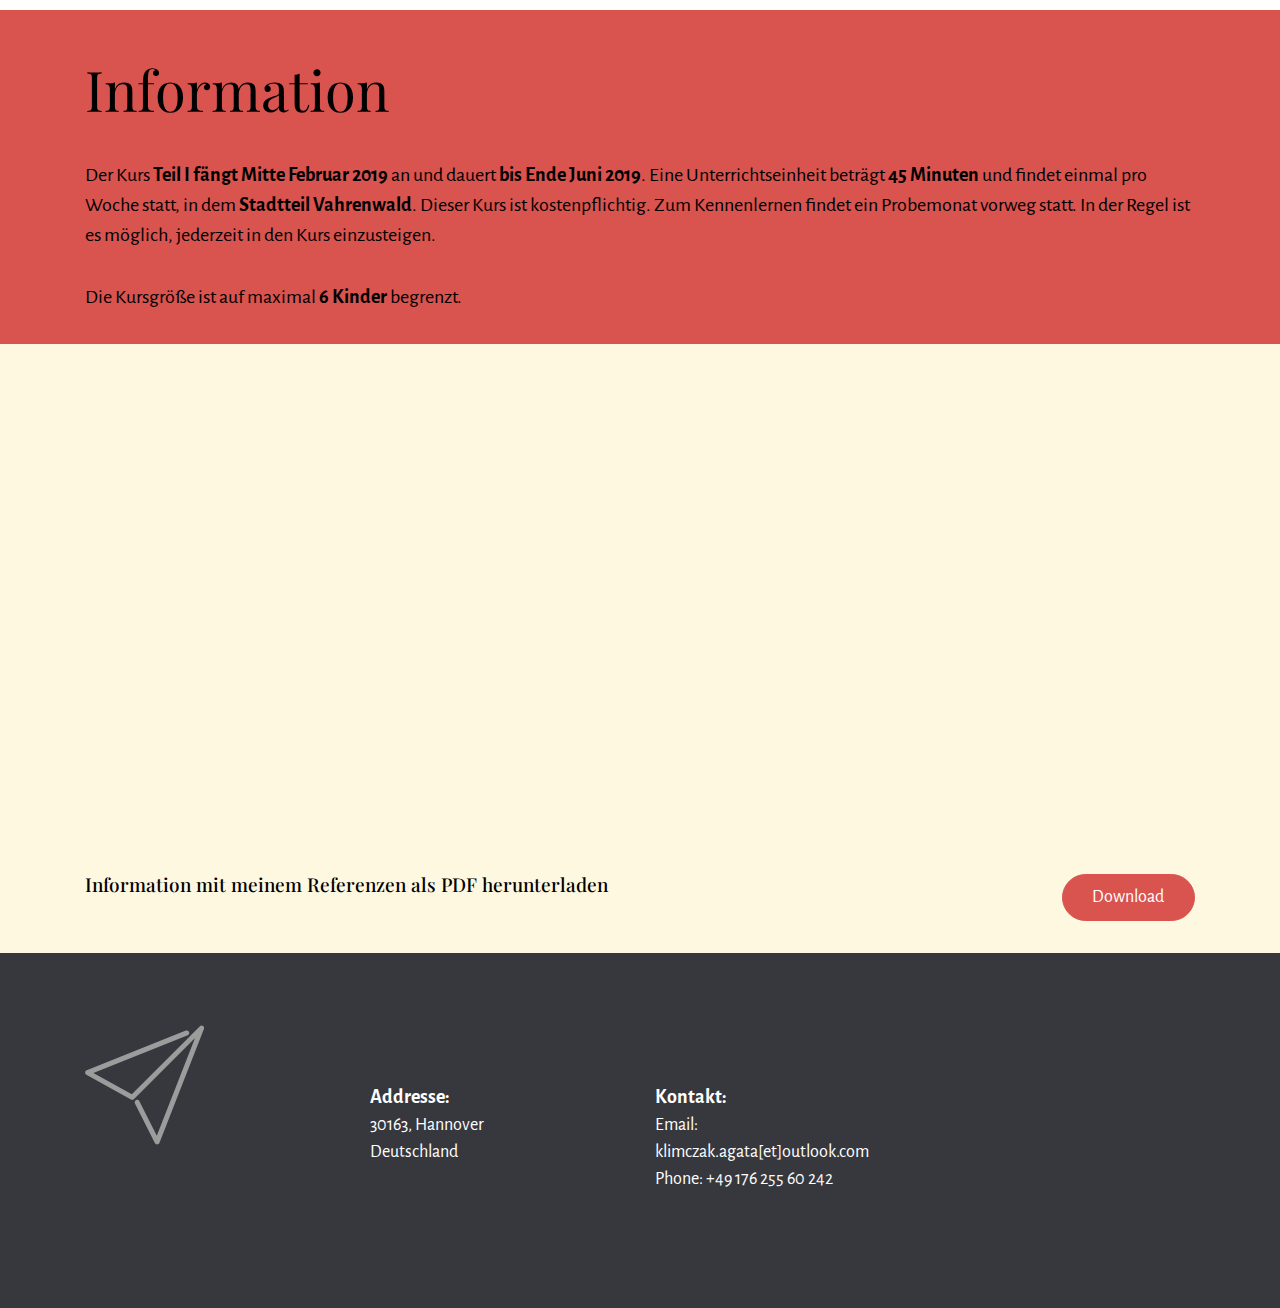
==== commit 0bfab2b4: "Update index.html" ====
--- a/index.html
+++ b/index.html
@@ -222,8 +222,7 @@
 
                 <div class="col-sm-8">    
 
-     <iframe width="620px" height="368px" src="https://www.yumpu.com/de/embed/view/dDtNoqA9QW2jsE68" frameborder="0" allowfullscreen="true"  allowtransparency="true"></iframe>
-</div>  
+<style>.embed-container { position: relative; padding-bottom:56.25%; height:0; overflow: hidden; max-width: 100%; } .embed-container iframe, .embed-container object, .embed-container embed { position: absolute; top: 0; left: 0; width: 100%; height: 100%;}</style><div class='embed-container' data-page-width='500' data-page-height='293' id='ypembedcontainer' ><iframe   src="https://www.yumpu.com/de/embed/view/JBDqK3Y5dH9Sm6jQ" frameborder="0" allowfullscreen="true"  allowtransparency="true"></iframe></div><script src='https://players.yumpu.com/modules/embed/yp_r_iframe.js' ></script></div>  
                   </section> 
  </section>
 
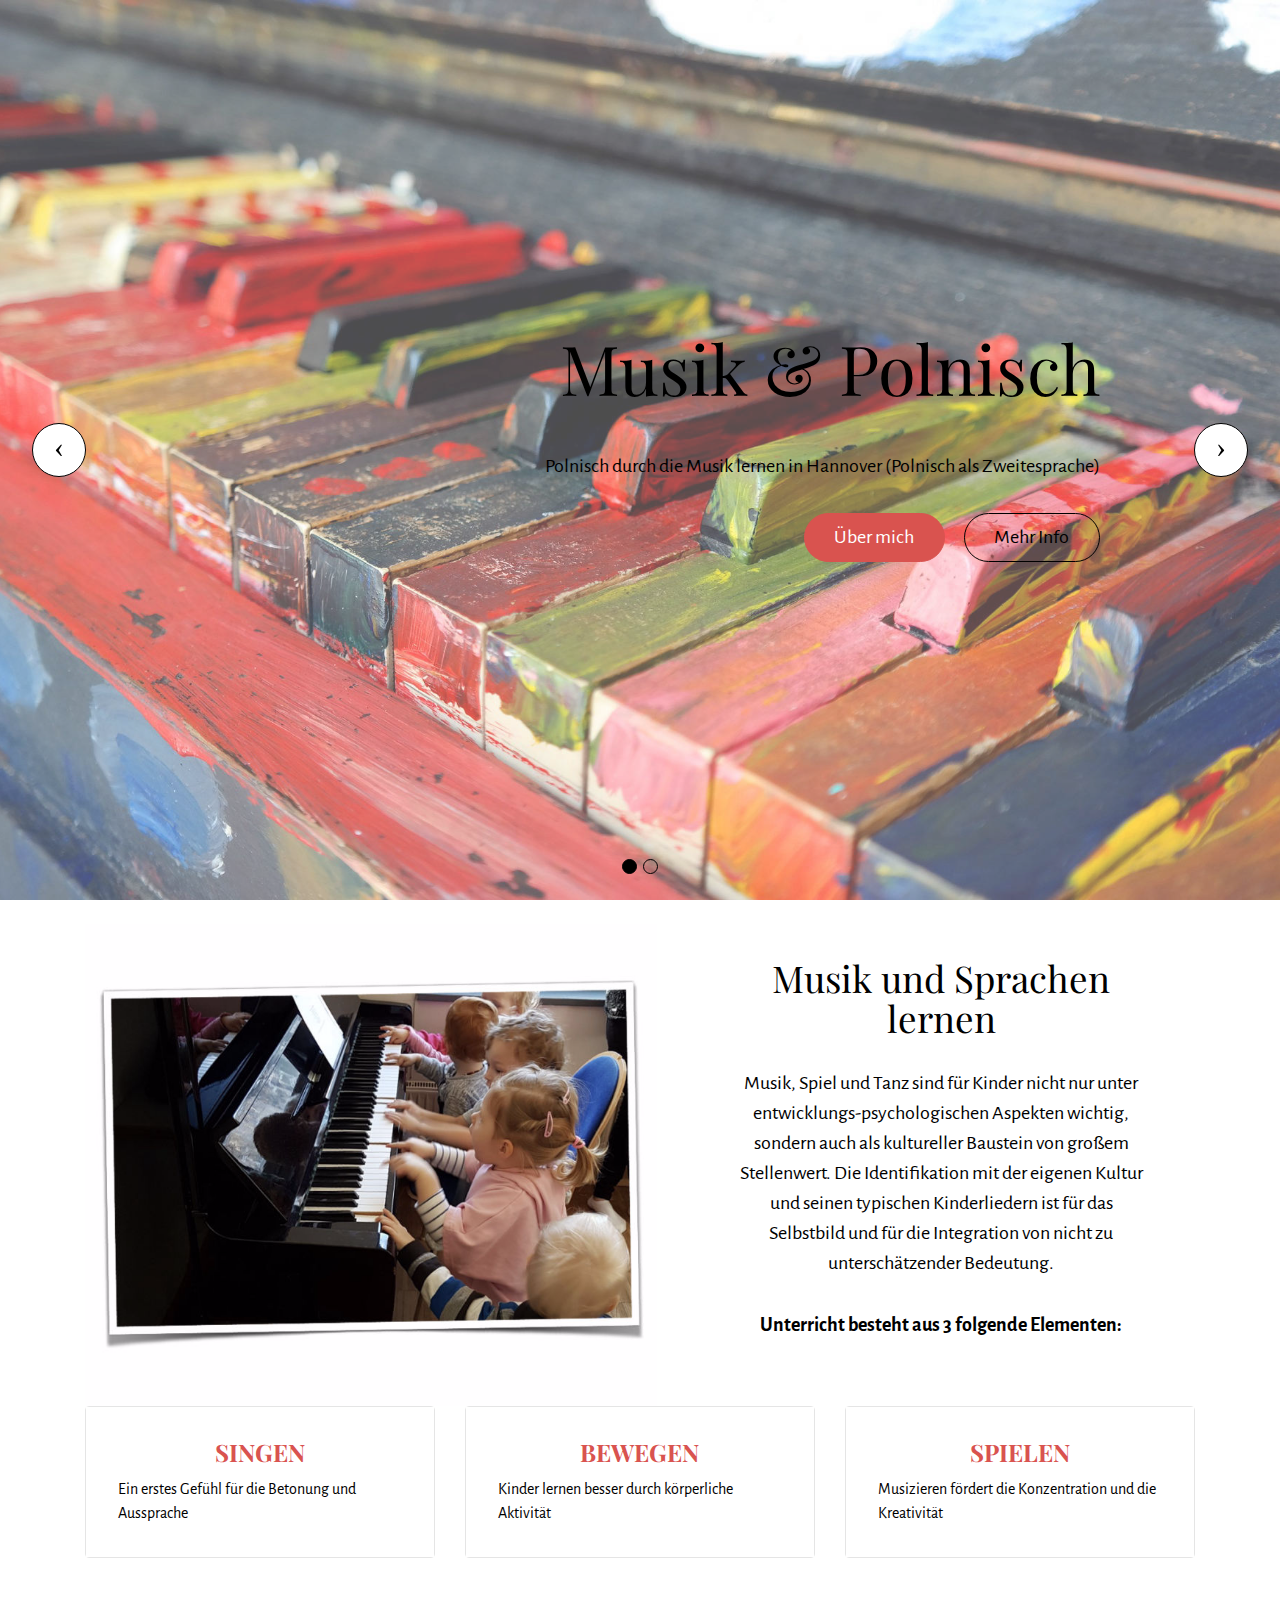
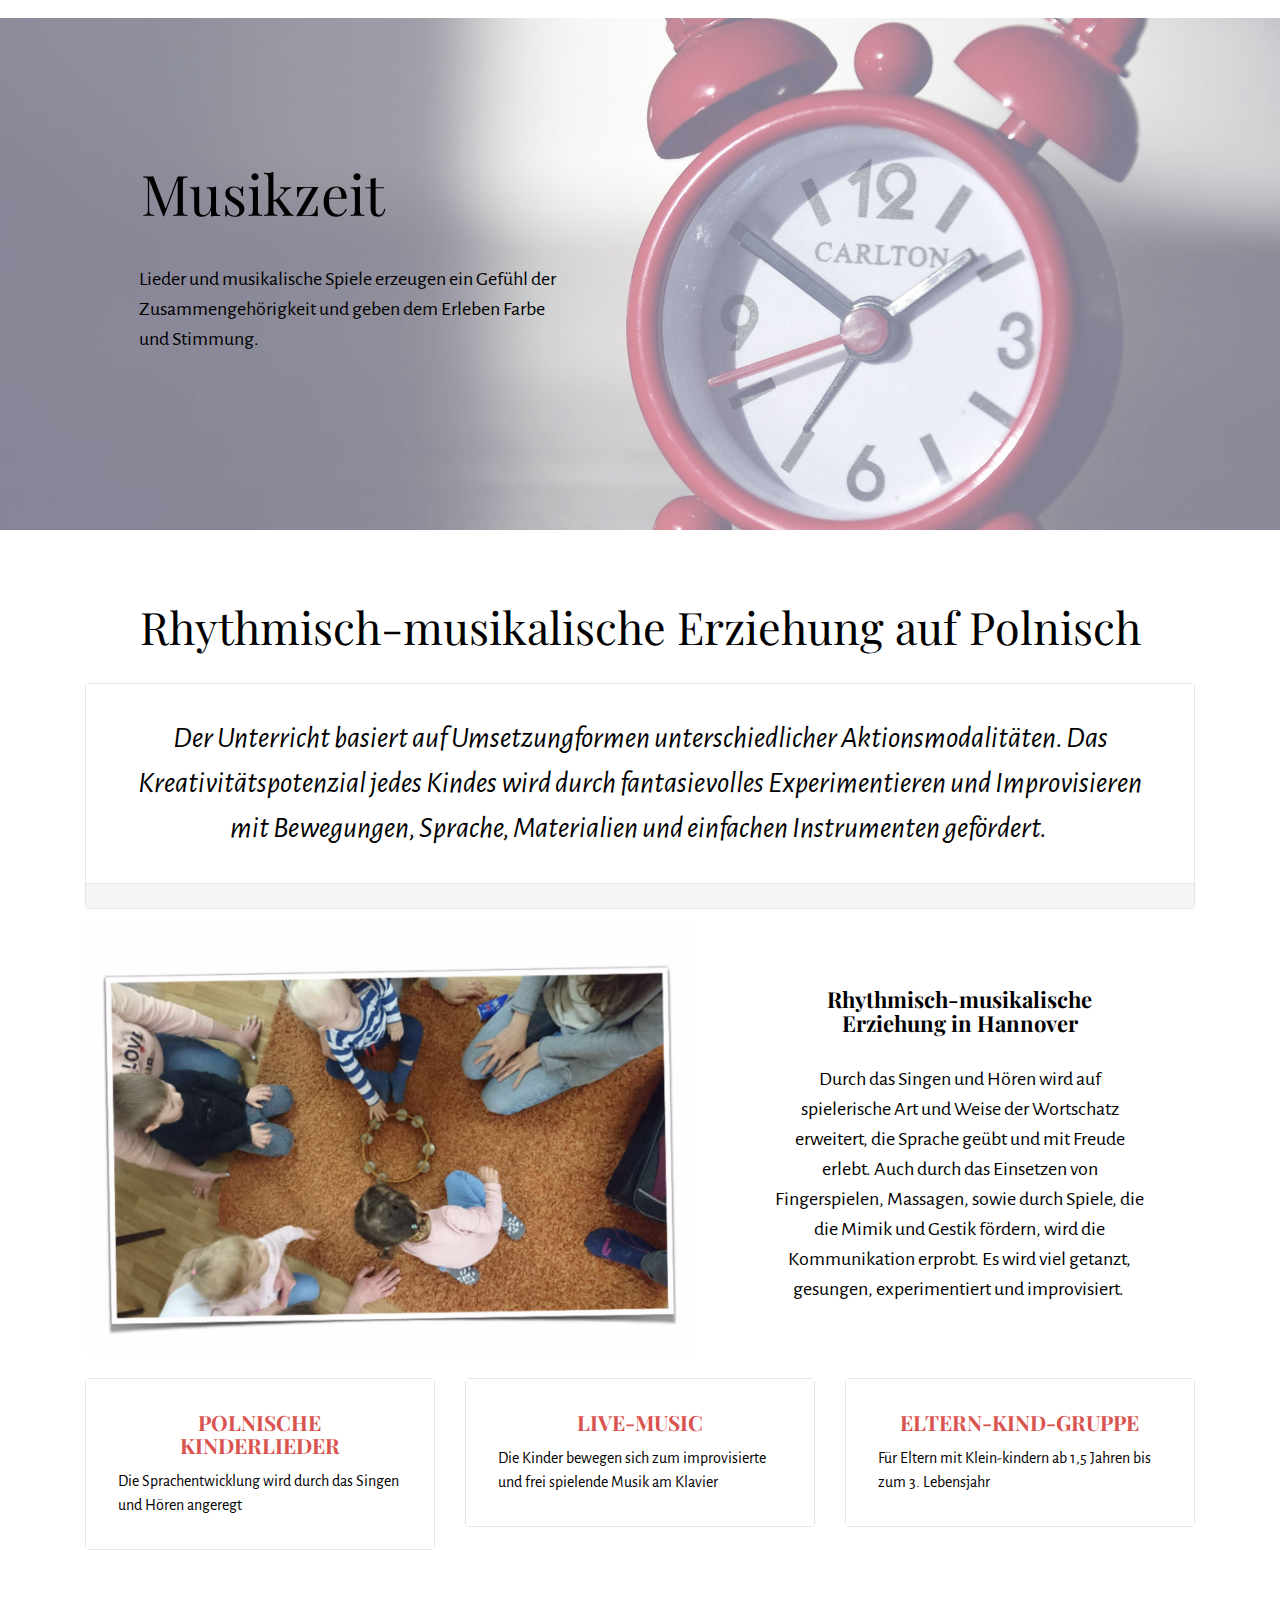
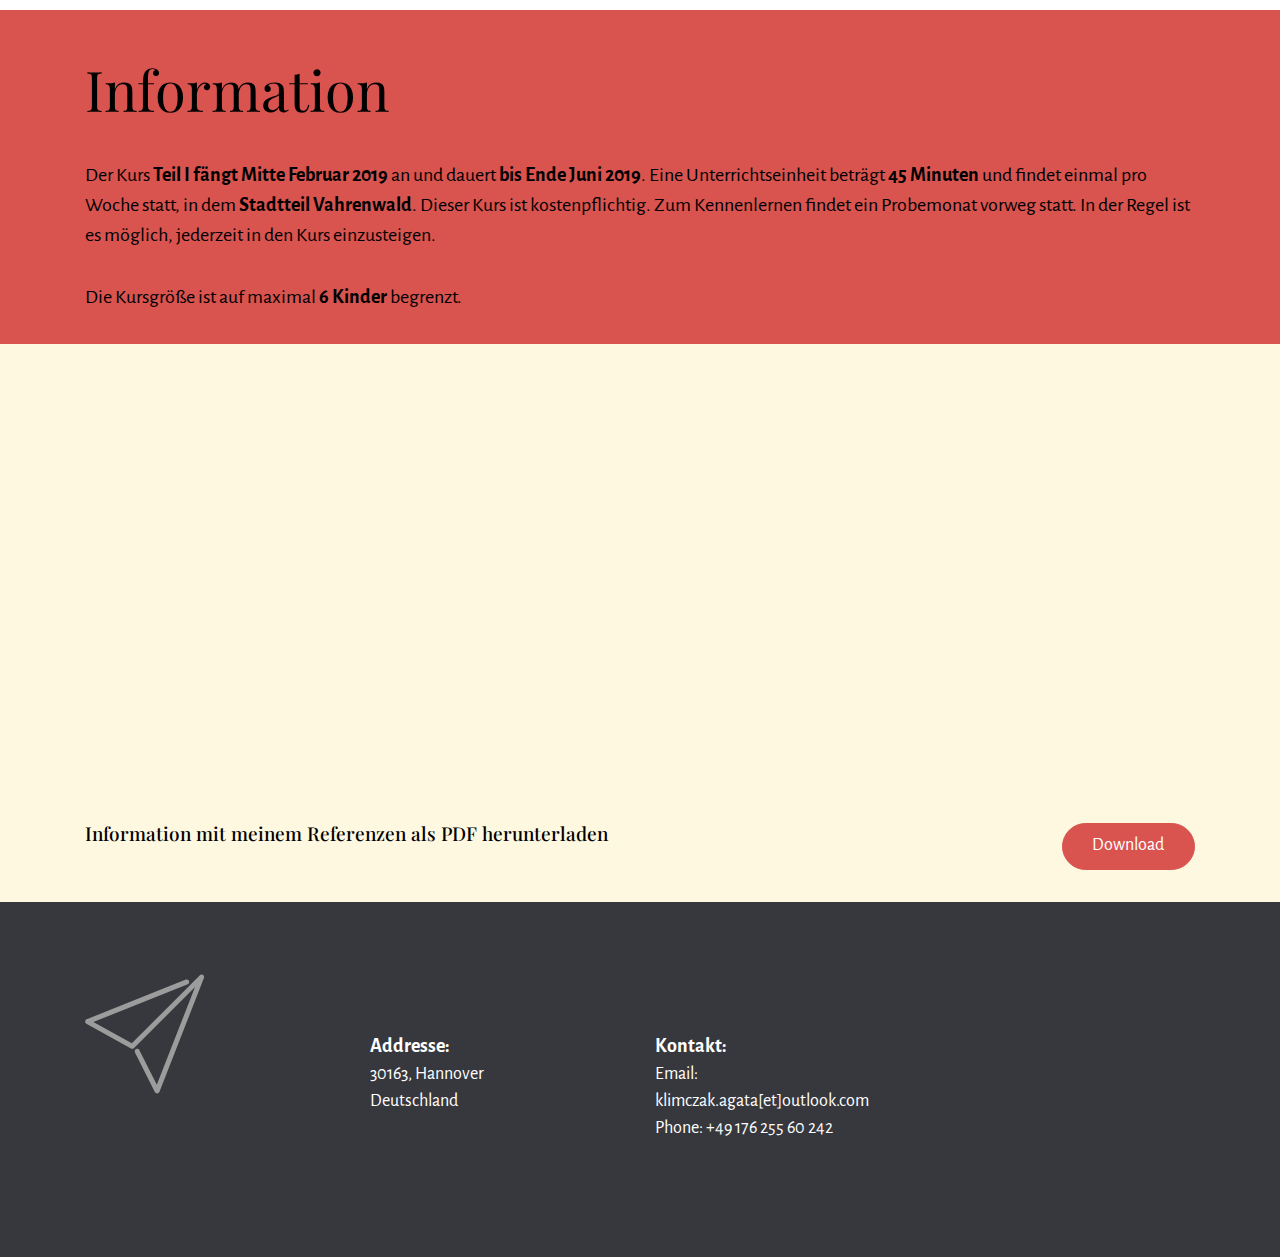
==== commit 54bb78ec: "Update index.html" ====
--- a/index.html
+++ b/index.html
@@ -222,11 +222,10 @@
 
                 <div class="col-sm-8">    
 
-<style>.embed-container { position: relative; padding-bottom:56.25%; height:0; overflow: hidden; max-width: 100%; } .embed-container iframe, .embed-container object, .embed-container embed { position: absolute; top: 0; left: 0; width: 100%; height: 100%;}</style><div class='embed-container' data-page-width='500' data-page-height='293' id='ypembedcontainer' ><iframe   src="https://www.yumpu.com/de/embed/view/JBDqK3Y5dH9Sm6jQ" frameborder="0" allowfullscreen="true"  allowtransparency="true"></iframe></div><script src='https://players.yumpu.com/modules/embed/yp_r_iframe.js' ></script></div>  
-                  </section> 
+     <iframe width="620px" height="368px" src="https://www.yumpu.com/de/embed/view/dDtNoqA9QW2jsE68" frameborder="0" allowfullscreen="true"  allowtransparency="true"></iframe>                   </section> 
  </section>
 
-<section class="mbr-section mbr-section-small" id="msg-box1-l" data-rv-view="1116" style="background-color: rgb(255, 248, 224); padding-top: 3rem; padding-bottom: 1.5rem;">
+<section class="mbr-section mbr-section-small" id="msg-box1-l" data-rv-view="1116" style="background-color: rgb(255, 248, 224); padding-top: 2rem; padding-bottom: 1.5rem;">
 	    
 
     <div class="container">
